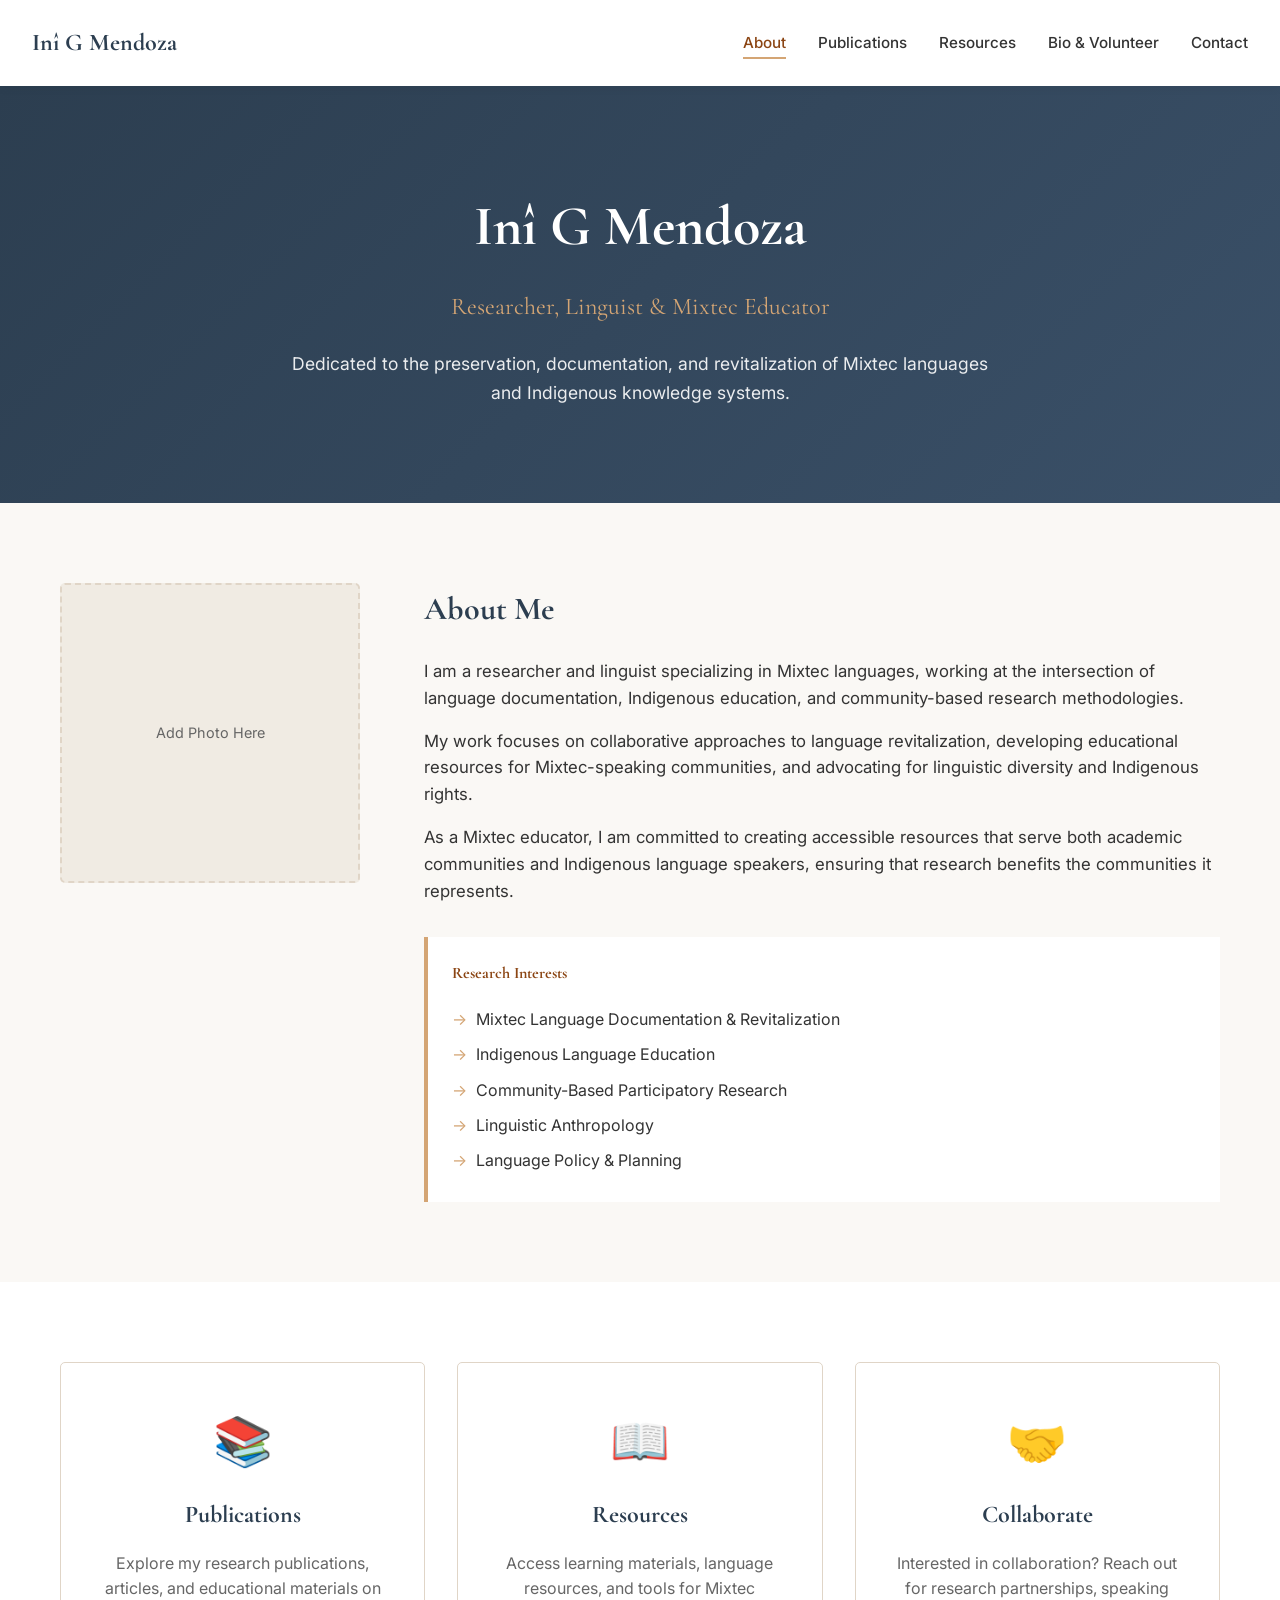
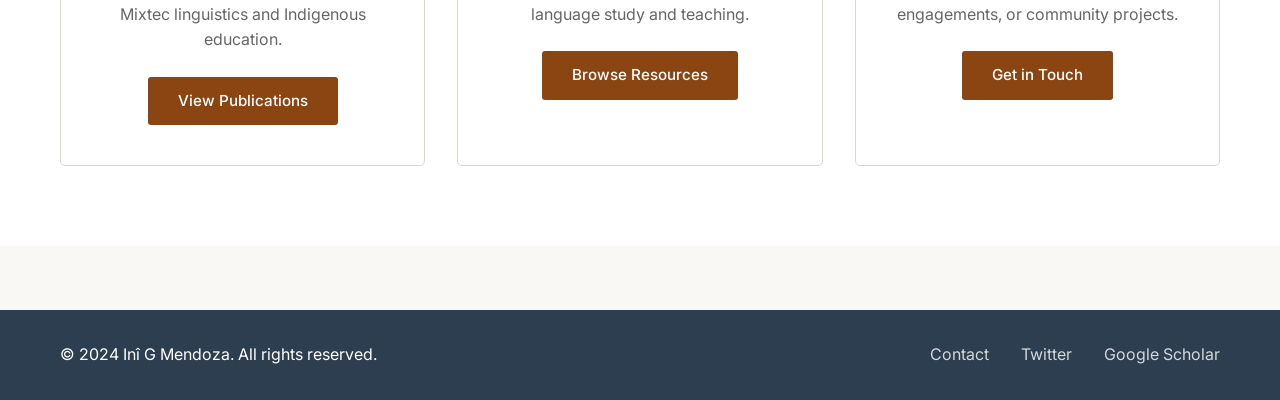
==== index.html @ 523f77bc "All website files complete" ====
<!DOCTYPE html>
<html lang="en">
<head>
    <meta charset="UTF-8">
    <meta name="viewport" content="width=device-width, initial-scale=1.0">
    <meta name="description" content="Inî G Mendoza - Researcher, Linguist, and Mixtec Educator">
    <title>Inî G Mendoza | Linguist & Mixtec Educator</title>
    <link rel="stylesheet" href="css/style.css">
    <link href="https://fonts.googleapis.com/css2?family=Cormorant+Garamond:wght@400;600;700&family=Inter:wght@300;400;500;600&display=swap" rel="stylesheet">
</head>
<body>
    <header>
        <nav class="navbar">
            <div class="nav-brand">Inî G Mendoza</div>
            <ul class="nav-menu">
                <li><a href="index.html" class="active">About</a></li>
                <li><a href="publications.html">Publications</a></li>
                <li><a href="resources.html">Resources</a></li>
                <li><a href="volunteer.html">Bio & Volunteer</a></li>
                <li><a href="contact.html">Contact</a></li>
            </ul>
            <div class="hamburger">
                <span></span><span></span><span></span>
            </div>
        </nav>
    </header>
    <main>
        <section class="hero">
            <div class="container">
                <div class="hero-content">
                    <h1>Inî G Mendoza</h1>
                    <h2>Researcher, Linguist & Mixtec Educator</h2>
                    <p class="hero-text">Dedicated to the preservation, documentation, and revitalization of Mixtec languages and Indigenous knowledge systems.</p>
                </div>
            </div>
        </section>
        <section class="bio-section">
            <div class="container">
                <div class="bio-grid">
                    <div class="bio-image">
                        <div class="image-placeholder">
                            <img src="images/profile.jpg" alt="Inî G Mendoza" onerror="this.style.display='none'">
                            <div class="placeholder-text">Add Photo Here</div>
                        </div>
                    </div>
                    <div class="bio-text">
                        <h3>About Me</h3>
                        <p>I am a researcher and linguist specializing in Mixtec languages, working at the intersection of language documentation, Indigenous education, and community-based research methodologies.</p>
                        <p>My work focuses on collaborative approaches to language revitalization, developing educational resources for Mixtec-speaking communities, and advocating for linguistic diversity and Indigenous rights.</p>
                        <p>As a Mixtec educator, I am committed to creating accessible resources that serve both academic communities and Indigenous language speakers, ensuring that research benefits the communities it represents.</p>
                        <div class="research-interests">
                            <h4>Research Interests</h4>
                            <ul>
                                <li>Mixtec Language Documentation & Revitalization</li>
                                <li>Indigenous Language Education</li>
                                <li>Community-Based Participatory Research</li>
                                <li>Linguistic Anthropology</li>
                                <li>Language Policy & Planning</li>
                            </ul>
                        </div>
                    </div>
                </div>
            </div>
        </section>
        <section class="highlights">
            <div class="container">
                <div class="highlight-cards">
                    <div class="card">
                        <div class="card-icon">📚</div>
                        <h3>Publications</h3>
                        <p>Explore my research publications, articles, and educational materials on Mixtec linguistics and Indigenous education.</p>
                        <a href="publications.html" class="btn">View Publications</a>
                    </div>
                    <div class="card">
                        <div class="card-icon">📖</div>
                        <h3>Resources</h3>
                        <p>Access learning materials, language resources, and tools for Mixtec language study and teaching.</p>
                        <a href="resources.html" class="btn">Browse Resources</a>
                    </div>
                    <div class="card">
                        <div class="card-icon">🤝</div>
                        <h3>Collaborate</h3>
                        <p>Interested in collaboration? Reach out for research partnerships, speaking engagements, or community projects.</p>
                        <a href="contact.html" class="btn">Get in Touch</a>
                    </div>
                </div>
            </div>
        </section>
    </main>
    <footer>
        <div class="container">
            <div class="footer-content">
                <p>&copy; 2024 Inî G Mendoza. All rights reserved.</p>
                <div class="footer-links"><a href="contact.html">Contact</a><a href="#">Twitter</a><a href="#">Google Scholar</a></div>
            </div>
        </div>
    </footer>
    <script src="js/script.js"></script>
</body>
</html>
---- css/style.css ----
:root {
    --primary: #2c3e50;
    --secondary: #8b4513;
    --accent: #d4a574;
    --light: #faf8f5;
    --dark: #1a1a1a;
    --text: #333;
    --text-light: #666;
    --white: #ffffff;
    --border: #e0d5c7;
}
* {
    margin: 0;
    padding: 0;
    box-sizing: border-box;
}
body {
    font-family: 'Inter', sans-serif;
    line-height: 1.6;
    color: var(--text);
    background-color: var(--light);
}
h1, h2, h3, h4 {
    font-family: 'Cormorant Garamond', serif;
    color: var(--primary);
}
.container {
    max-width: 1200px;
    margin: 0 auto;
    padding: 0 20px;
}
.navbar {
    display: flex;
    justify-content: space-between;
    align-items: center;
    padding: 1.5rem 2rem;
    background-color: var(--white);
    box-shadow: 0 2px 10px rgba(0,0,0,0.05);
    position: sticky;
    top: 0;
    z-index: 1000;
}
.nav-brand {
    font-family: 'Cormorant Garamond', serif;
    font-size: 1.5rem;
    font-weight: 700;
    color: var(--primary);
}
.nav-menu {
    display: flex;
    list-style: none;
    gap: 2rem;
}
.nav-menu a {
    text-decoration: none;
    color: var(--text);
    font-weight: 500;
    font-size: 0.95rem;
    transition: color 0.3s;
    padding-bottom: 5px;
    border-bottom: 2px solid transparent;
}
.nav-menu a:hover, .nav-menu a.active {
    color: var(--secondary);
    border-bottom-color: var(--accent);
}
.hamburger {
    display: none;
    flex-direction: column;
    cursor: pointer;
}
.hamburger span {
    width: 25px;
    height: 3px;
    background-color: var(--primary);
    margin: 3px 0;
    transition: 0.3s;
}
.hero {
    background: linear-gradient(135deg, var(--primary) 0%, #3a5068 100%);
    color: var(--white);
    padding: 6rem 0;
    text-align: center;
}
.hero h1 {
    font-size: 3.5rem;
    color: var(--white);
    margin-bottom: 1rem;
}
.hero h2 {
    font-size: 1.5rem;
    color: var(--accent);
    font-weight: 400;
    margin-bottom: 1.5rem;
}
.hero-text {
    font-size: 1.1rem;
    max-width: 700px;
    margin: 0 auto;
    opacity: 0.9;
}
.bio-section {
    padding: 5rem 0;
}
.bio-grid {
    display: grid;
    grid-template-columns: 300px 1fr;
    gap: 4rem;
    align-items: start;
}
.image-placeholder {
    width: 300px;
    height: 300px;
    background-color: #f0ebe3;
    border-radius: 5px;
    display: flex;
    align-items: center;
    justify-content: center;
    border: 2px dashed var(--border);
}
.image-placeholder img {
    width: 100%;
    height: 100%;
    object-fit: cover;
    border-radius: 5px;
}
.placeholder-text {
    color: var(--text-light);
    font-size: 0.9rem;
}
.bio-text h3 {
    font-size: 2rem;
    margin-bottom: 1.5rem;
}
.bio-text p {
    margin-bottom: 1rem;
    font-size: 1.05rem;
}
.research-interests {
    margin-top: 2rem;
    padding: 1.5rem;
    background-color: var(--white);
    border-left: 4px solid var(--accent);
}
.research-interests h4 {
    margin-bottom: 1rem;
    color: var(--secondary);
}
.research-interests ul {
    list-style: none;
}
.research-interests li {
    padding: 0.3rem 0;
    padding-left: 1.5rem;
    position: relative;
}
.research-interests li:before {
    content: "→";
    position: absolute;
    left: 0;
    color: var(--accent);
}
.highlights {
    padding: 5rem 0;
    background-color: var(--white);
}
.highlight-cards {
    display: grid;
    grid-template-columns: repeat(3, 1fr);
    gap: 2rem;
}
.card {
    padding: 2.5rem;
    text-align: center;
    border: 1px solid var(--border);
    border-radius: 5px;
    transition: transform 0.3s, box-shadow 0.3s;
}
.card:hover {
    transform: translateY(-5px);
    box-shadow: 0 10px 30px rgba(0,0,0,0.08);
}
.card-icon {
    font-size: 3rem;
    margin-bottom: 1rem;
}
.card h3 {
    font-size: 1.5rem;
    margin-bottom: 1rem;
}
.card p {
    margin-bottom: 1.5rem;
    color: var(--text-light);
}
.btn {
    display: inline-block;
    padding: 12px 30px;
    background-color: var(--secondary);
    color: var(--white);
    text-decoration: none;
    border-radius: 3px;
    font-weight: 500;
    transition: background-color 0.3s;
    border: none;
    cursor: pointer;
    font-size: 0.95rem;
}
.btn:hover {
    background-color: #6b3410;
}
.btn-small {
    display: inline-block;
    padding: 8px 20px;
    background-color: var(--secondary);
    color: var(--white);
    text-decoration: none;
    border-radius: 3px;
    font-size: 0.9rem;
    transition: background-color 0.3s;
}
.btn-small:hover {
    background-color: #6b3410;
}
.btn-outline {
    background-color: transparent;
    color: var(--secondary);
    border: 1px solid var(--secondary);
}
.btn-outline:hover {
    background-color: var(--secondary);
    color: var(--white);
}
.page-header {
    background: linear-gradient(135deg, var(--primary) 0%, #3a5068 100%);
    color: var(--white);
    padding: 4rem 0;
    text-align: center;
}
.page-header h1 {
    font-size: 3rem;
    color: var(--white);
    margin-bottom: 0.5rem;
}
.page-header p {
    font-size: 1.1rem;
    opacity: 0.9;
}
.publications-list {
    padding: 4rem 0;
}
.publication-item {
    background-color: var(--white);
    padding: 2rem;
    margin-bottom: 2rem;
    border-left: 4px solid var(--accent);
    border-radius: 3px;
}
.publication-item h3 {
    font-size: 1.3rem;
    margin-bottom: 0.5rem;
}
.pub-meta {
    color: var(--text-light);
    font-size: 0.9rem;
    margin-bottom: 1rem;
}
.pub-abstract {
    margin-bottom: 1.5rem;
}
.pub-links {
    display: flex;
    gap: 1rem;
}
.resources-grid {
    padding: 4rem 0;
}
.resources-grid .container {
    display: grid;
    grid-template-columns: repeat(3, 1fr);
    gap: 2rem;
}
.resource-card {
    background-color: var(--white);
    padding: 2rem;
    text-align: center;
    border-radius: 5px;
    border: 1px solid var(--border);
    transition: transform 0.3s;
}
.resource-card:hover {
    transform: translateY(-3px);
}
.resource-card h3 {
    font-size: 1.3rem;
    margin-bottom: 1rem;
}
.resource-card p {
    margin-bottom: 1.5rem;
    color: var(--text-light);
}
.content-section {
    padding: 4rem 0;
}
.cv-section {
    margin-bottom: 4rem;
}
.cv-section h2 {
    font-size: 2rem;
    margin-bottom: 2rem;
    padding-bottom: 0.5rem;
    border-bottom: 2px solid var(--accent);
}
.timeline {
    border-left: 3px solid var(--accent);
    padding-left: 2rem;
}
.timeline-item {
    margin-bottom: 2.5rem;
    position: relative;
}
.timeline-item:before {
    content: "";
    width: 12px;
    height: 12px;
    background-color: var(--accent);
    border-radius: 50%;
    position: absolute;
    left: -2.5rem;
    top: 0.5rem;
}
.timeline-item h3 {
    font-size: 1.3rem;
    margin-bottom: 0.5rem;
}
.volunteer-grid {
    display: grid;
    grid-template-columns: repeat(2, 1fr);
    gap: 2rem;
}
.volunteer-card {
    background-color: var(--white);
    padding: 2rem;
    border-radius: 5px;
    border: 1px solid var(--border);
}
.volunteer-card h3 {
    font-size: 1.2rem;
    margin-bottom: 1rem;
    color: var(--secondary);
}
.contact-section {
    padding: 4rem 0;
}
.contact-grid {
    display: grid;
    grid-template-columns: 1fr 1fr;
    gap: 4rem;
}
.contact-info h2, .contact-form h2 {
    font-size: 1.8rem;
    margin-bottom: 2rem;
}
.contact-method {
    display: flex;
    gap: 1rem;
    margin-bottom: 2rem;
    align-items: flex-start;
}
.contact-method .icon {
    font-size: 1.5rem;
}
.contact-method h3 {
    font-size: 1.1rem;
    margin-bottom: 0.3rem;
}
.contact-method a {
    color: var(--secondary);
    text-decoration: none;
}
.contact-method a:hover {
    text-decoration: underline;
}
.form-group {
    margin-bottom: 1.5rem;
}
.form-group label {
    display: block;
    margin-bottom: 0.5rem;
    font-weight: 500;
}
.form-group input, .form-group select, .form-group textarea {
    width: 100%;
    padding: 10px;
    border: 1px solid var(--border);
    border-radius: 3px;
    font-family: 'Inter', sans-serif;
    font-size: 1rem;
}
.form-group input:focus, .form-group select:focus, .form-group textarea:focus {
    outline: none;
    border-color: var(--accent);
}
footer {
    background-color: var(--primary);
    color: var(--white);
    padding: 2rem 0;
    margin-top: 4rem;
}
.footer-content {
    display: flex;
    justify-content: space-between;
    align-items: center;
}
.footer-links {
    display: flex;
    gap: 2rem;
}
.footer-links a {
    color: var(--white);
    text-decoration: none;
    opacity: 0.8;
    transition: opacity 0.3s;
}
.footer-links a:hover {
    opacity: 1;
}
@media (max-width: 768px) {
    .hamburger { display: flex; }
    .nav-menu {
        position: fixed;
        left: -100%;
        top: 70px;
        flex-direction: column;
        background-color: var(--white);
        width: 100%;
        text-align: center;
        transition: 0.3s;
        padding: 2rem 0;
        box-shadow: 0 10px 20px rgba(0,0,0,0.05);
    }
    .nav-menu.active { left: 0; }
    .bio-grid { grid-template-columns: 1fr; }
    .image-placeholder { width: 200px; height: 200px; margin: 0 auto; }
    .highlight-cards, .resources-grid .container { grid-template-columns: 1fr; }
    .volunteer-grid, .contact-grid { grid-template-columns: 1fr; }
    .hero h1 { font-size: 2.5rem; }
    .footer-content { flex-direction: column; text-align: center; gap: 1rem; }
}
@media (max-width: 480px) {
    .pub-links { flex-direction: column; }
    .hero { padding: 4rem 0; }
}
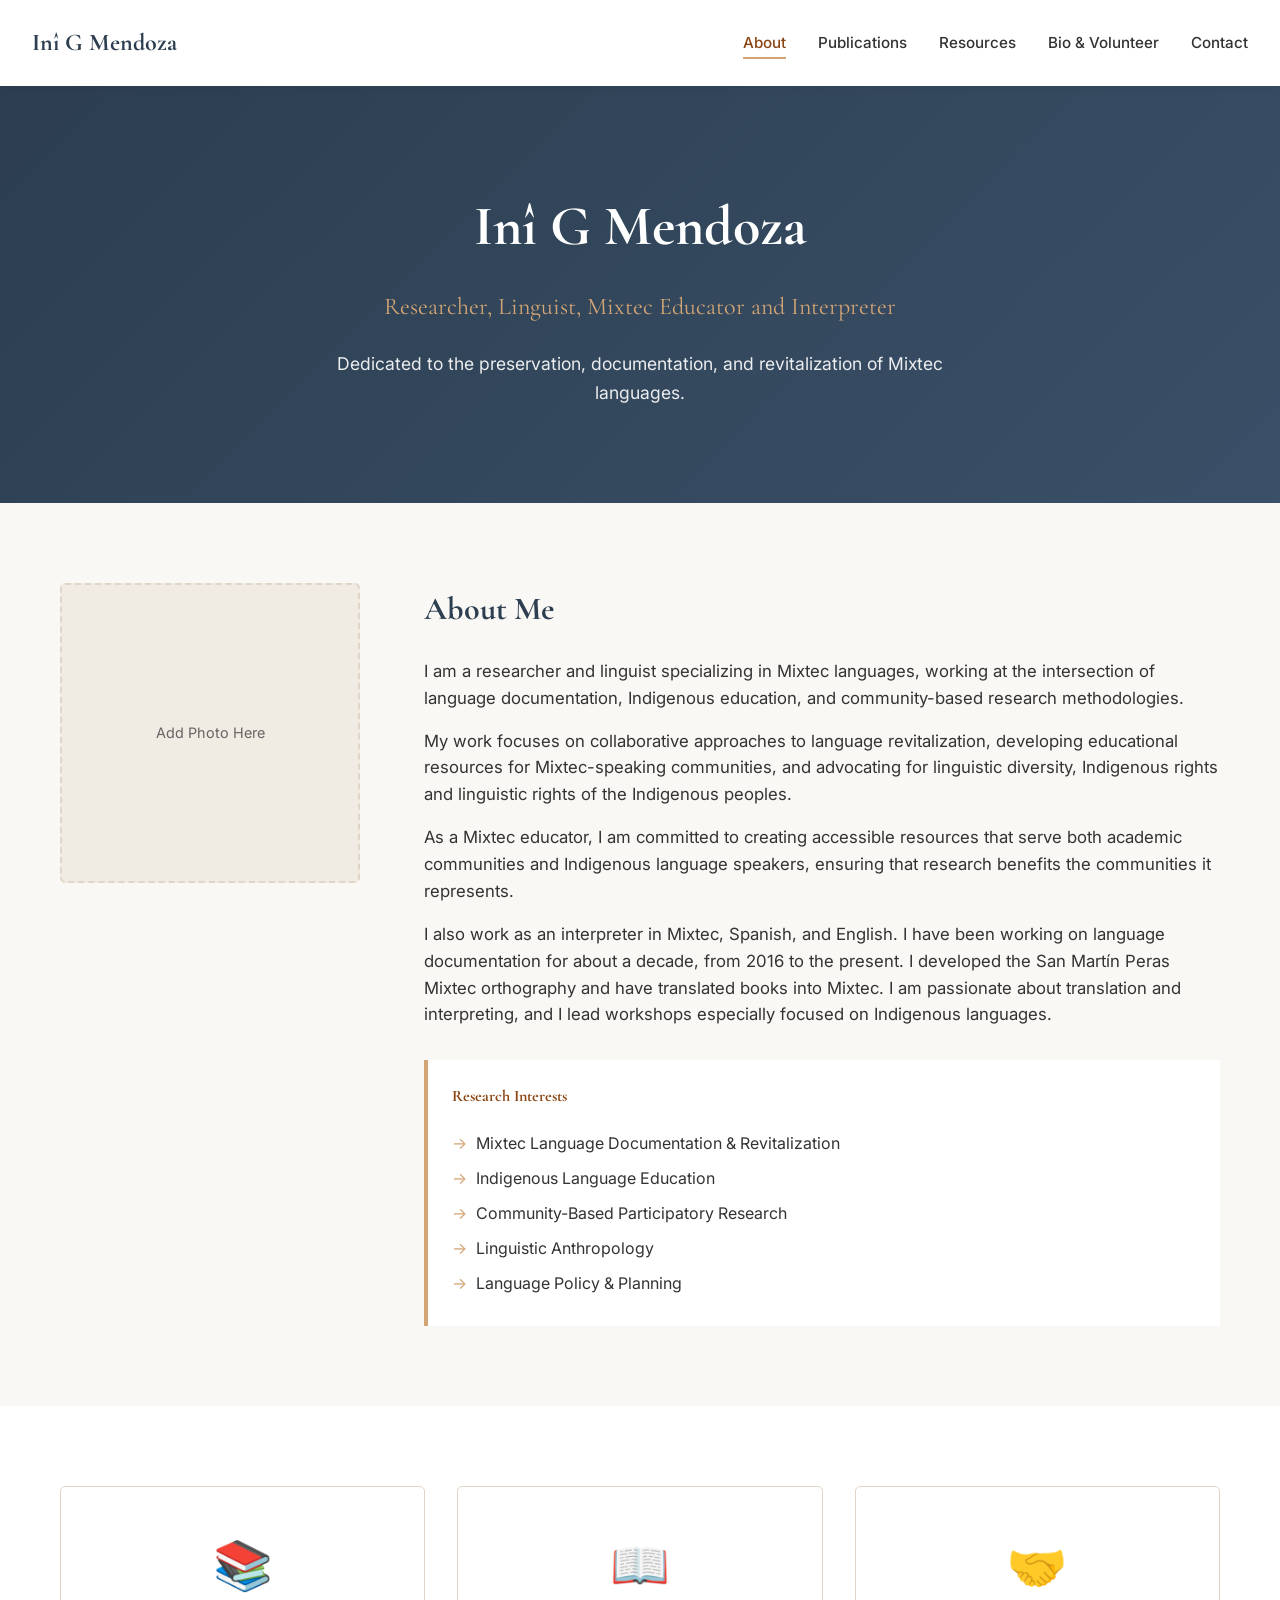
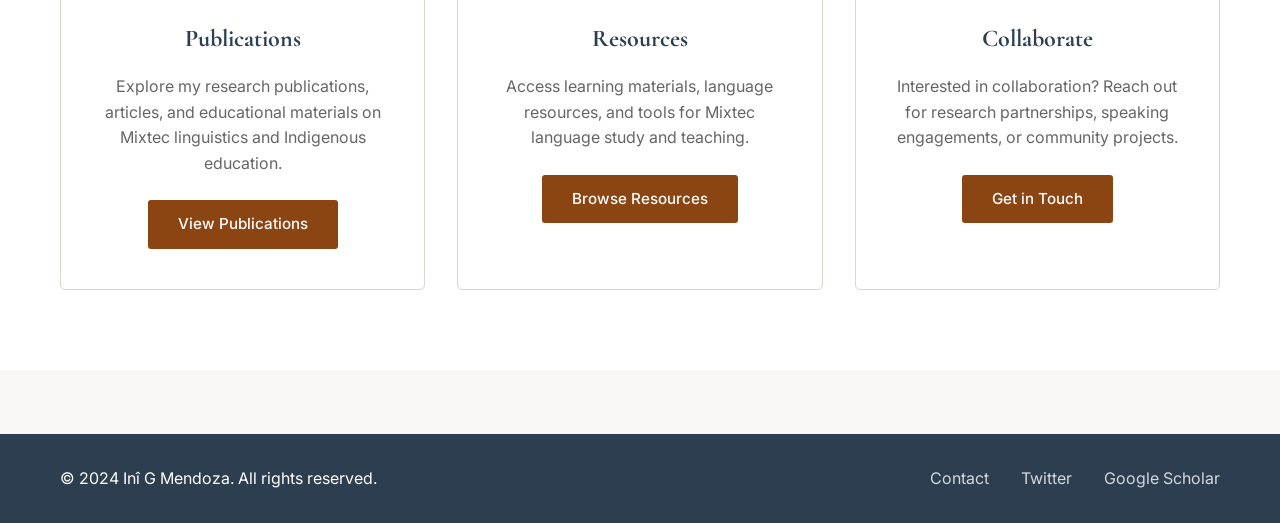
==== commit 823c7519: "Updated bio" ====
--- a/index.html
+++ b/index.html
@@ -29,8 +29,8 @@
             <div class="container">
                 <div class="hero-content">
                     <h1>Inî G Mendoza</h1>
-                    <h2>Researcher, Linguist & Mixtec Educator</h2>
-                    <p class="hero-text">Dedicated to the preservation, documentation, and revitalization of Mixtec languages and Indigenous knowledge systems.</p>
+                    <h2>Researcher, Linguist, Mixtec Educator and Interpreter</h2>
+                    <p class="hero-text">Dedicated to the preservation, documentation, and revitalization of Mixtec languages.</p>
                 </div>
             </div>
         </section>
@@ -46,8 +46,9 @@
                     <div class="bio-text">
                         <h3>About Me</h3>
                         <p>I am a researcher and linguist specializing in Mixtec languages, working at the intersection of language documentation, Indigenous education, and community-based research methodologies.</p>
-                        <p>My work focuses on collaborative approaches to language revitalization, developing educational resources for Mixtec-speaking communities, and advocating for linguistic diversity and Indigenous rights.</p>
+                        <p>My work focuses on collaborative approaches to language revitalization, developing educational resources for Mixtec-speaking communities, and advocating for linguistic diversity, Indigenous rights and linguistic rights of the Indigenous peoples.</p>
                         <p>As a Mixtec educator, I am committed to creating accessible resources that serve both academic communities and Indigenous language speakers, ensuring that research benefits the communities it represents.</p>
+                        <p>I also work as an interpreter in Mixtec, Spanish, and English. I have been working on language documentation for about a decade, from 2016 to the present. I developed the San Martín Peras Mixtec orthography and have translated books into Mixtec. I am passionate about translation and interpreting, and I lead workshops especially focused on Indigenous languages.</p>
                         <div class="research-interests">
                             <h4>Research Interests</h4>
                             <ul>
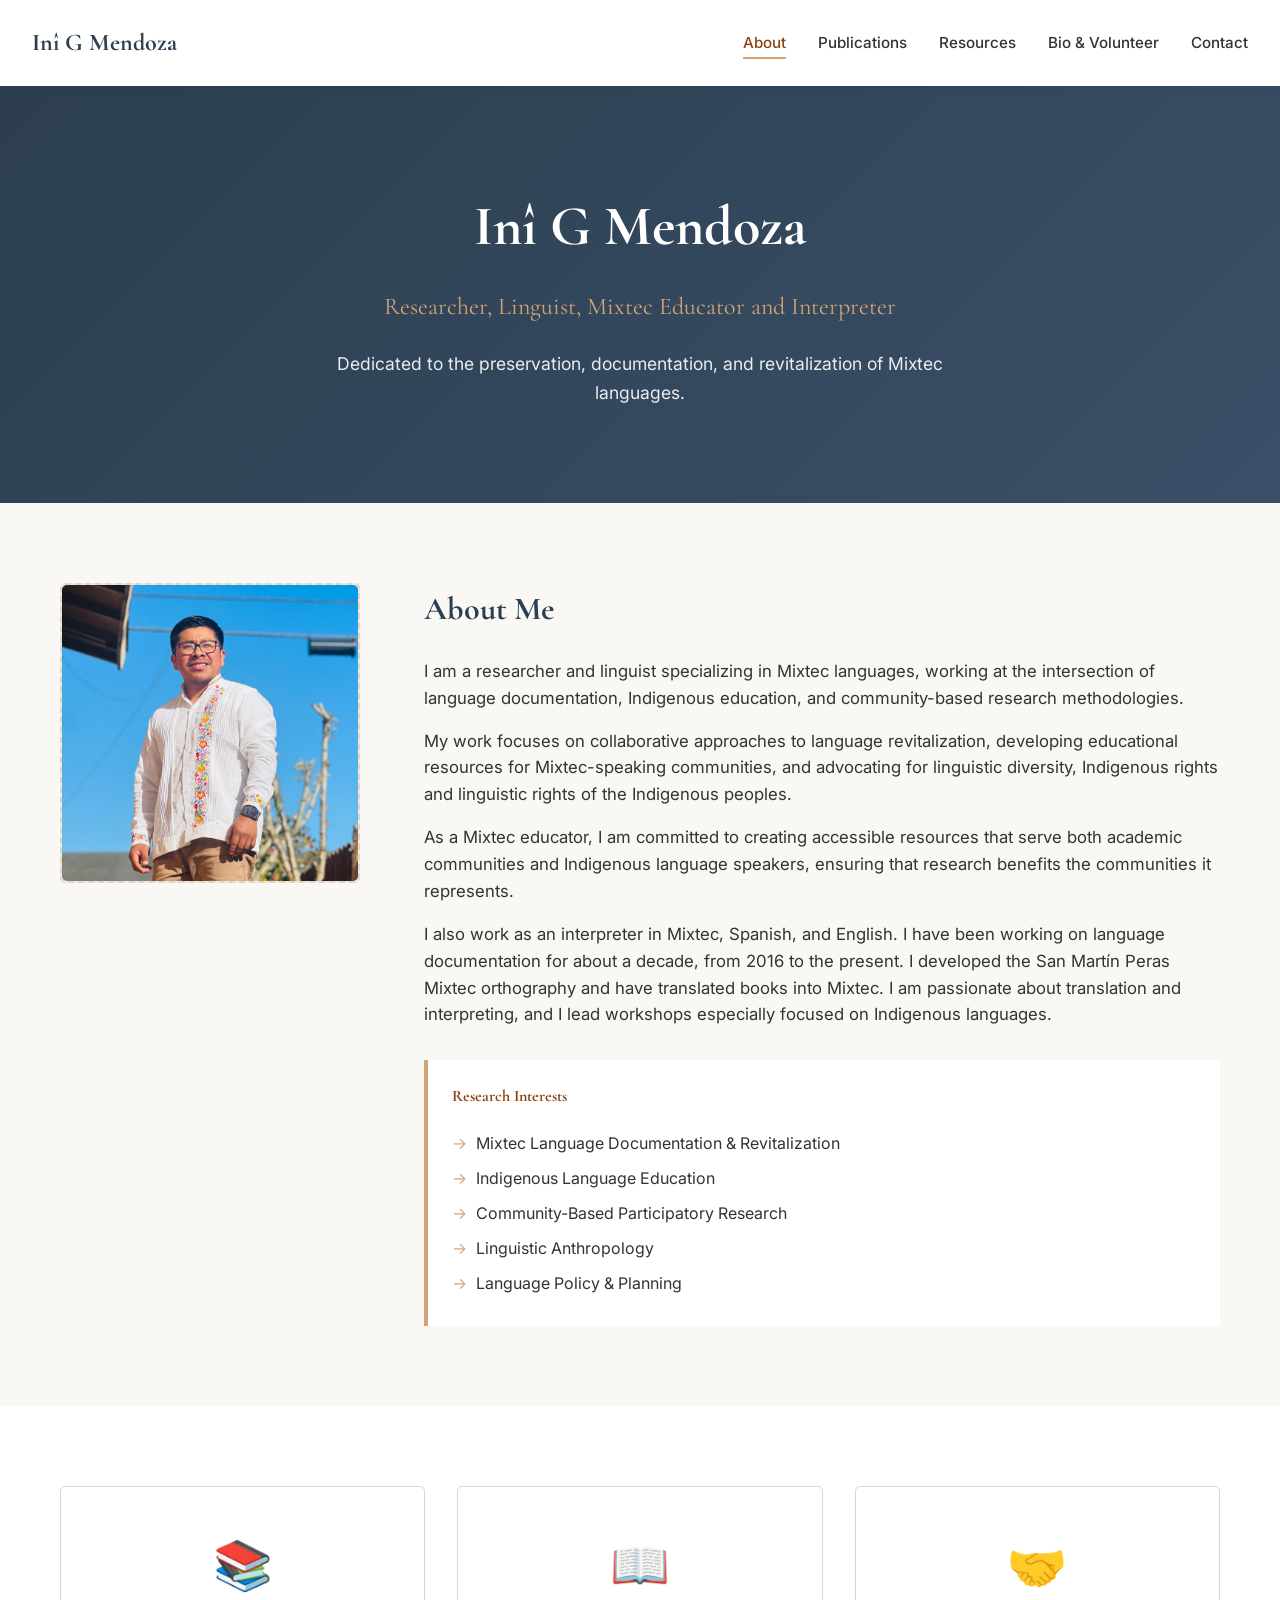
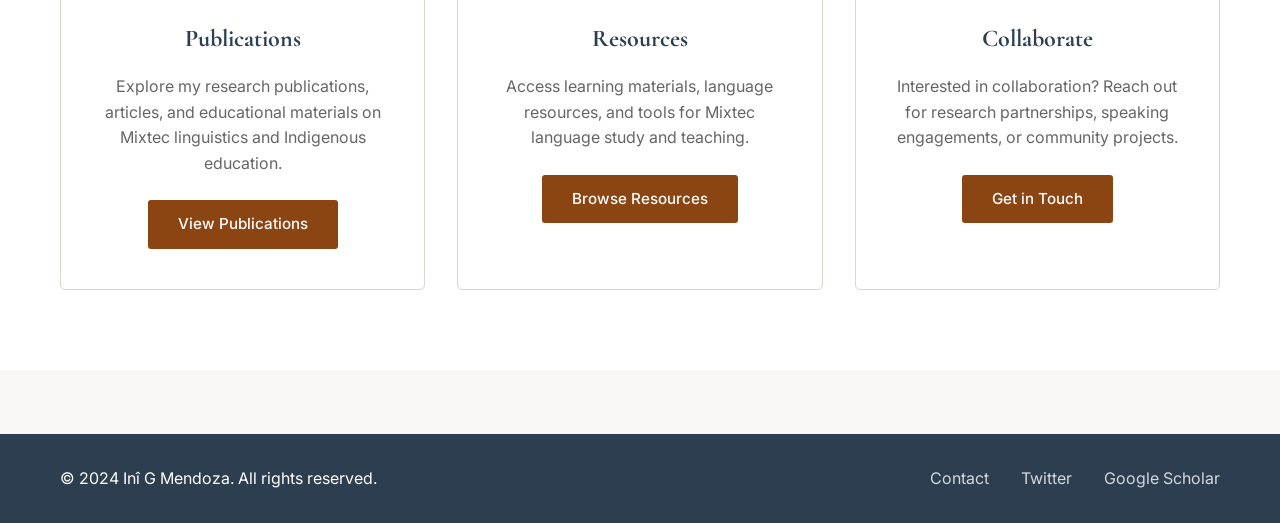
==== commit fff294c6: "Fixed photo display and removed placeholder text" ====
--- a/index.html
+++ b/index.html
@@ -39,8 +39,7 @@
                 <div class="bio-grid">
                     <div class="bio-image">
                         <div class="image-placeholder">
-                            <img src="images/profile.jpg" alt="Inî G Mendoza" onerror="this.style.display='none'">
-                            <div class="placeholder-text">Add Photo Here</div>
+                            <img src="images/profile.jpg" alt="Inî G Mendoza" style="width: 100%; height: 100%; object-fit: cover; border-radius: 5px;">
                         </div>
                     </div>
                     <div class="bio-text">
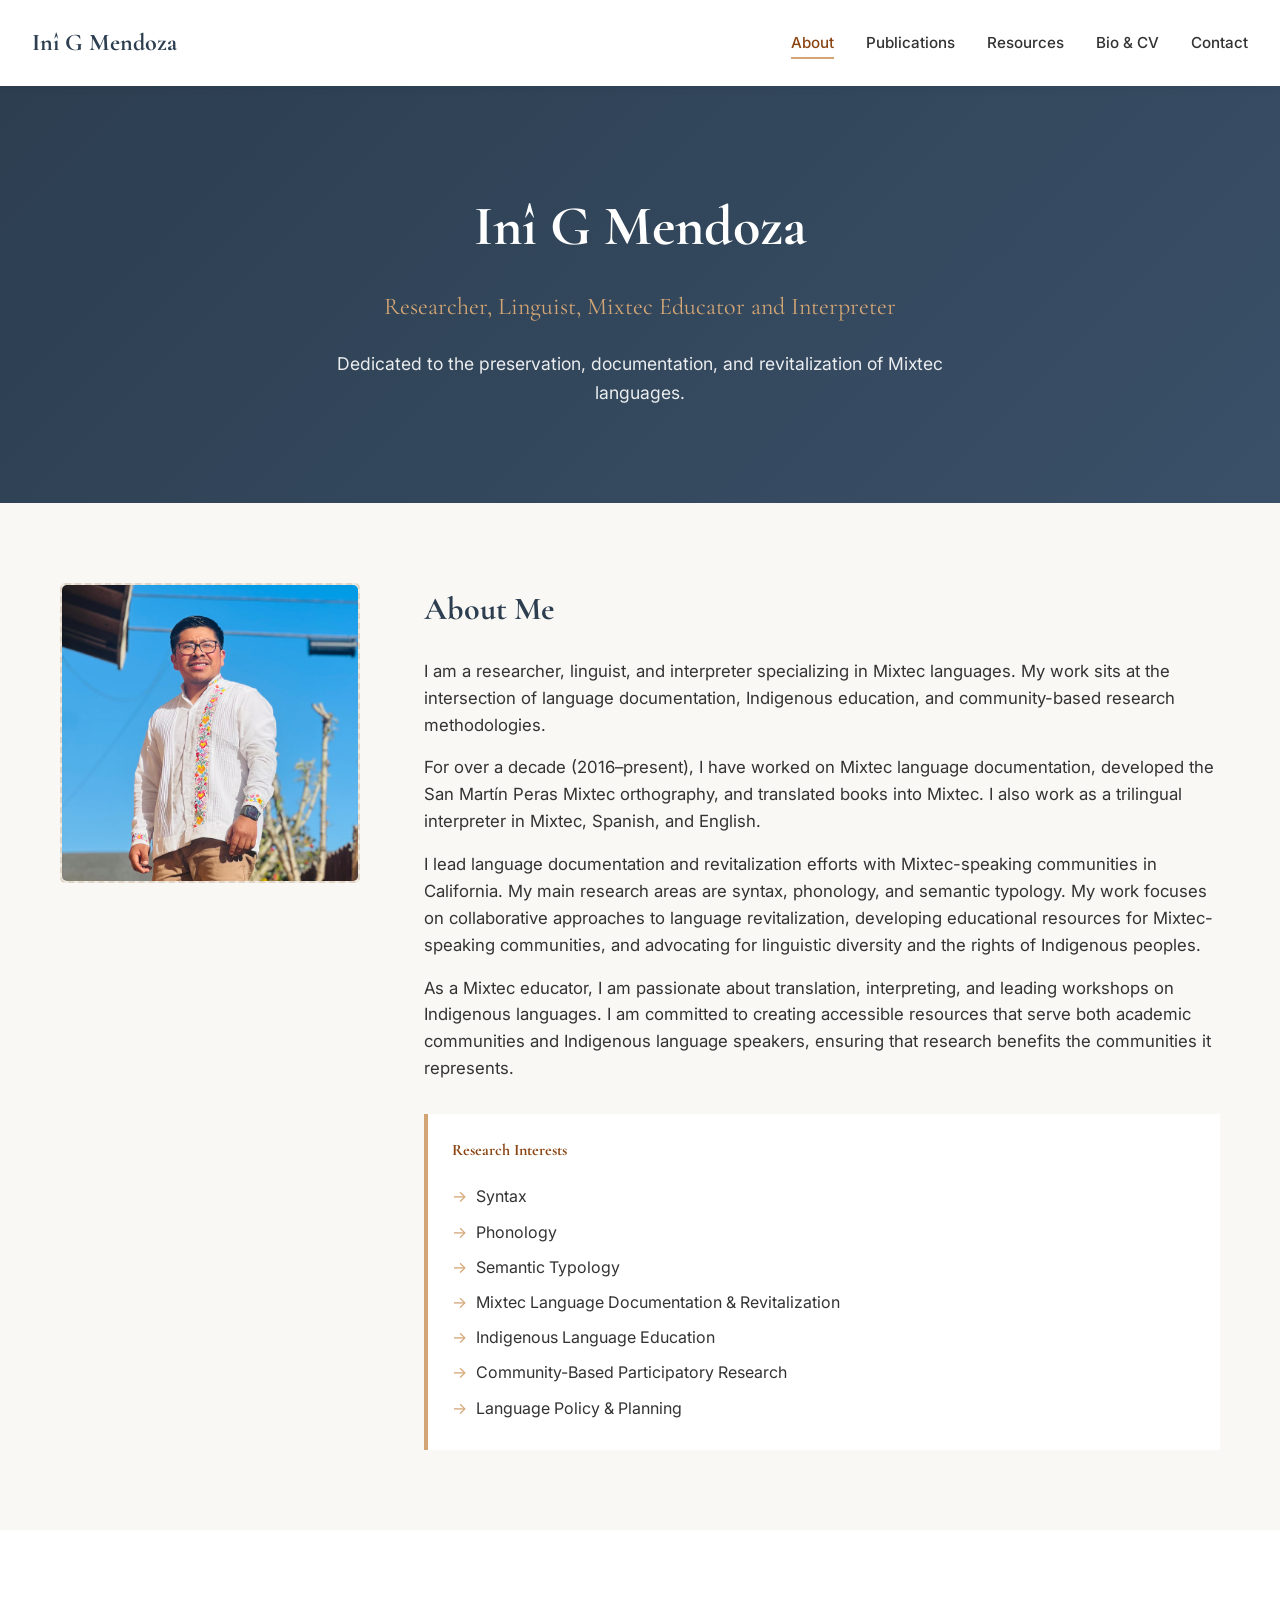
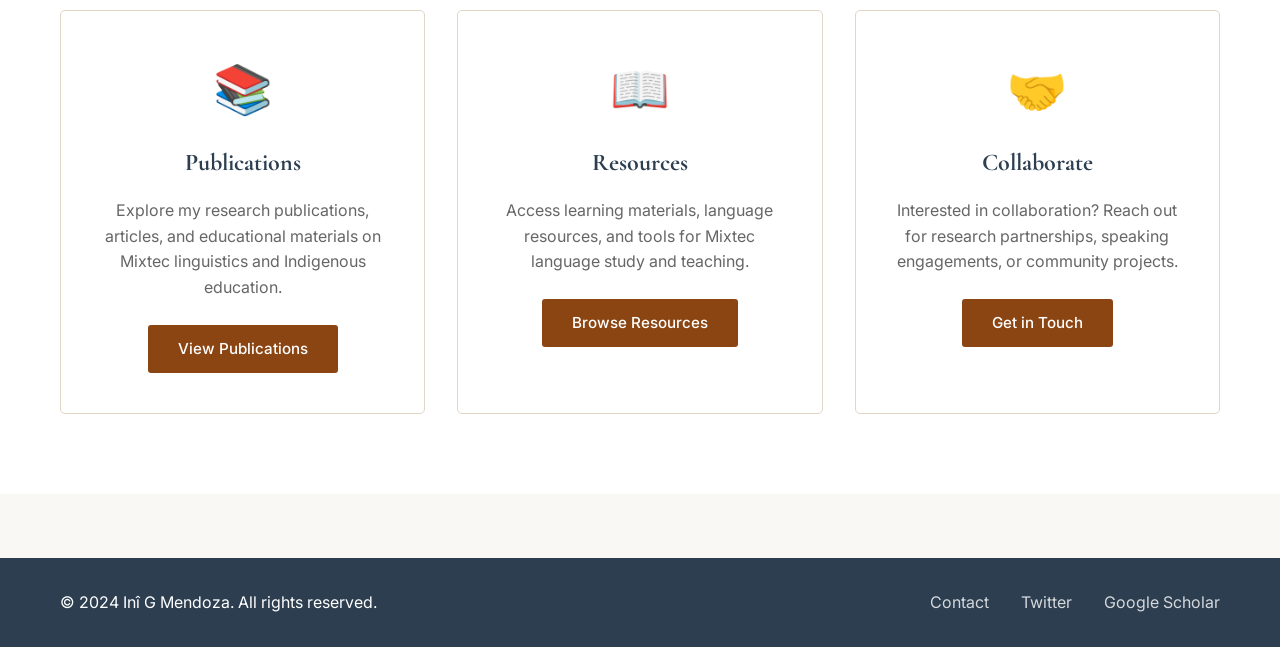
==== commit 146dd7b3: "Complete bio update with research areas and community work" ====
--- a/index.html
+++ b/index.html
@@ -6,7 +6,7 @@
     <meta name="description" content="Inî G Mendoza - Researcher, Linguist, and Mixtec Educator">
     <title>Inî G Mendoza | Linguist & Mixtec Educator</title>
     <link rel="stylesheet" href="css/style.css">
-    <link href="https://fonts.googleapis.com/css2?family=Cormorant+Garamond:wght@400;600;700&family=Inter:wght@300;400;500;600&display=swap" rel="stylesheet">
+    <link href="https://fonts.googleapis.com/css2?family=Cormorant+Garamond:wght@400;600;700&family=Inter:wght@300;400;500;600&family=Gentium+Plus:ital,wght@0,400;0,700;1,400;1,700&display=swap" rel="stylesheet">
 </head>
 <body>
     <header>
@@ -16,7 +16,7 @@
                 <li><a href="index.html" class="active">About</a></li>
                 <li><a href="publications.html">Publications</a></li>
                 <li><a href="resources.html">Resources</a></li>
-                <li><a href="volunteer.html">Bio & Volunteer</a></li>
+                <li><a href="volunteer.html">Bio & CV</a></li>
                 <li><a href="contact.html">Contact</a></li>
             </ul>
             <div class="hamburger">
@@ -44,17 +44,19 @@
                     </div>
                     <div class="bio-text">
                         <h3>About Me</h3>
-                        <p>I am a researcher and linguist specializing in Mixtec languages, working at the intersection of language documentation, Indigenous education, and community-based research methodologies.</p>
-                        <p>My work focuses on collaborative approaches to language revitalization, developing educational resources for Mixtec-speaking communities, and advocating for linguistic diversity, Indigenous rights and linguistic rights of the Indigenous peoples.</p>
-                        <p>As a Mixtec educator, I am committed to creating accessible resources that serve both academic communities and Indigenous language speakers, ensuring that research benefits the communities it represents.</p>
-                        <p>I also work as an interpreter in Mixtec, Spanish, and English. I have been working on language documentation for about a decade, from 2016 to the present. I developed the San Martín Peras Mixtec orthography and have translated books into Mixtec. I am passionate about translation and interpreting, and I lead workshops especially focused on Indigenous languages.</p>
+                        <p>I am a researcher, linguist, and interpreter specializing in Mixtec languages. My work sits at the intersection of language documentation, Indigenous education, and community-based research methodologies.</p>
+                        <p>For over a decade (2016–present), I have worked on Mixtec language documentation, developed the San Martín Peras Mixtec orthography, and translated books into Mixtec. I also work as a trilingual interpreter in Mixtec, Spanish, and English.</p>
+                        <p>I lead language documentation and revitalization efforts with Mixtec-speaking communities in California. My main research areas are syntax, phonology, and semantic typology. My work focuses on collaborative approaches to language revitalization, developing educational resources for Mixtec-speaking communities, and advocating for linguistic diversity and the rights of Indigenous peoples.</p>
+                        <p>As a Mixtec educator, I am passionate about translation, interpreting, and leading workshops on Indigenous languages. I am committed to creating accessible resources that serve both academic communities and Indigenous language speakers, ensuring that research benefits the communities it represents.</p>
                         <div class="research-interests">
                             <h4>Research Interests</h4>
                             <ul>
+                                <li>Syntax</li>
+                                <li>Phonology</li>
+                                <li>Semantic Typology</li>
                                 <li>Mixtec Language Documentation & Revitalization</li>
                                 <li>Indigenous Language Education</li>
                                 <li>Community-Based Participatory Research</li>
-                                <li>Linguistic Anthropology</li>
                                 <li>Language Policy & Planning</li>
                             </ul>
                         </div>
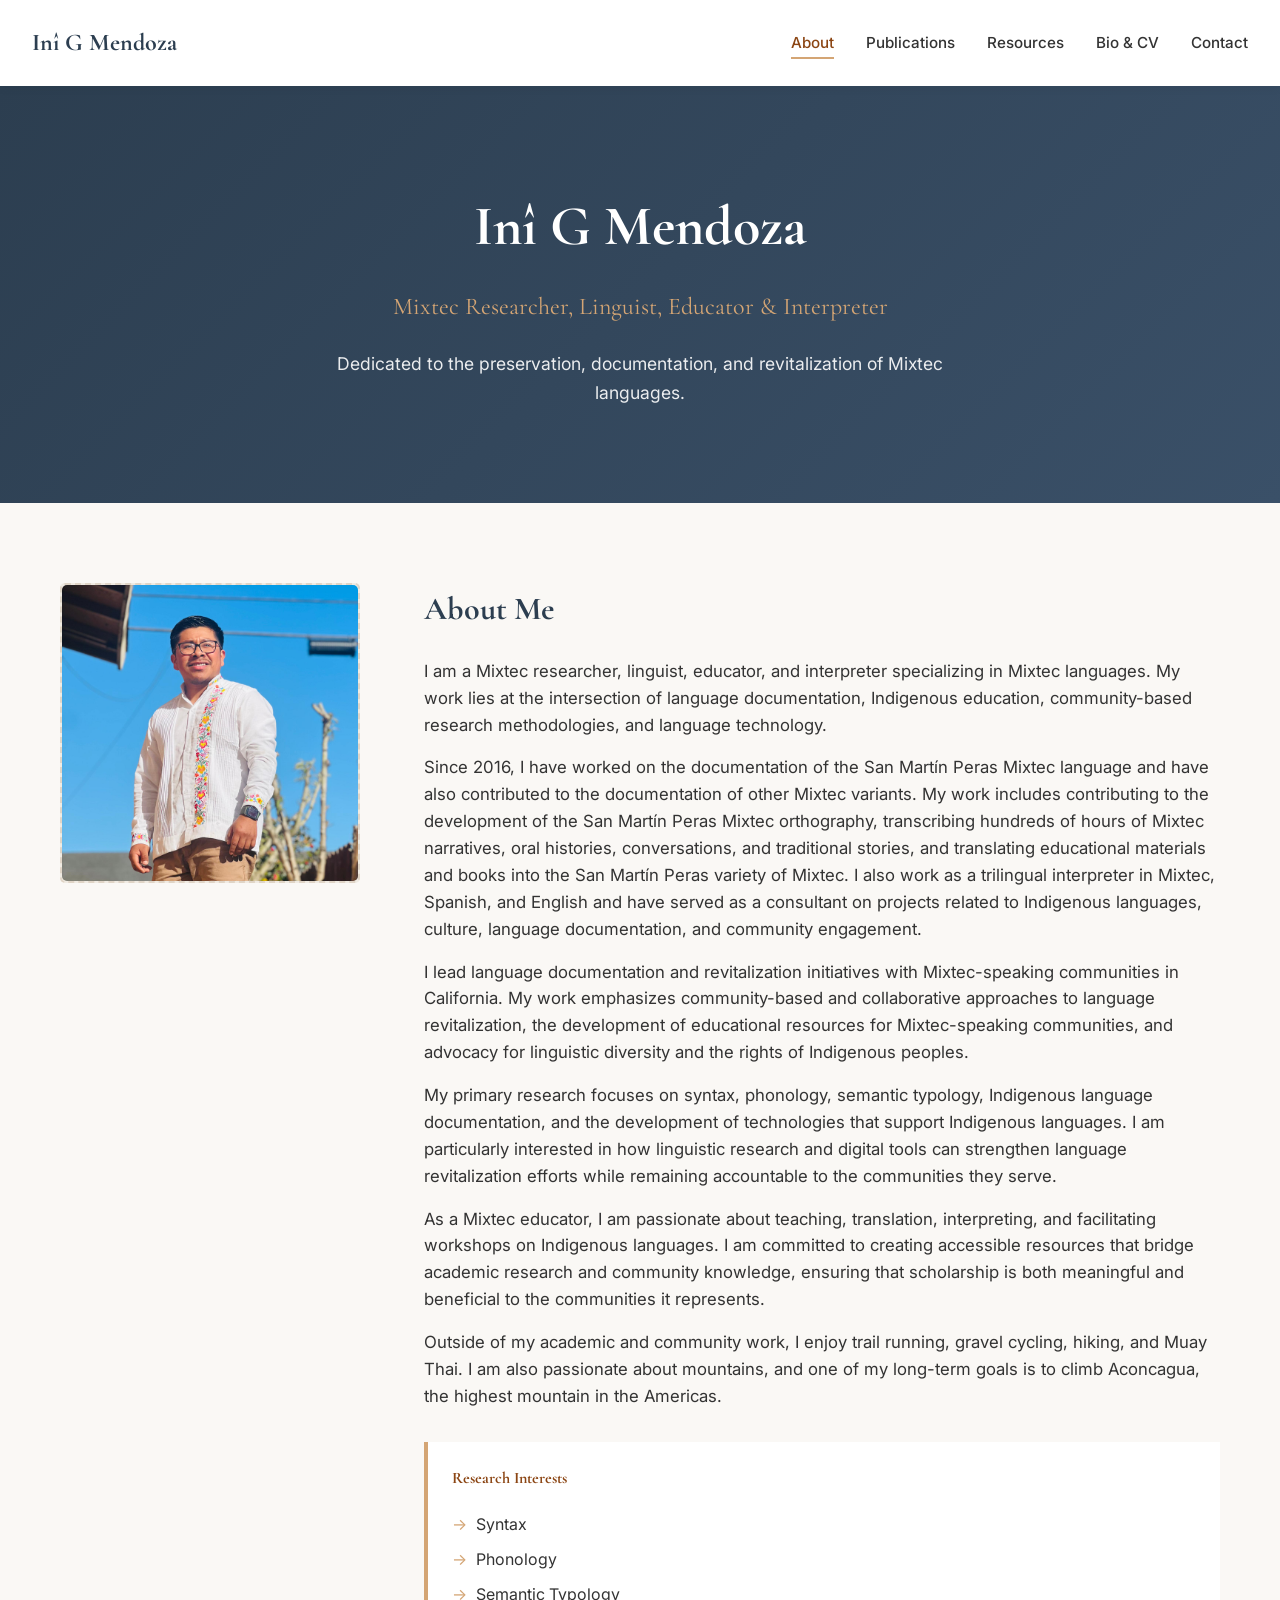
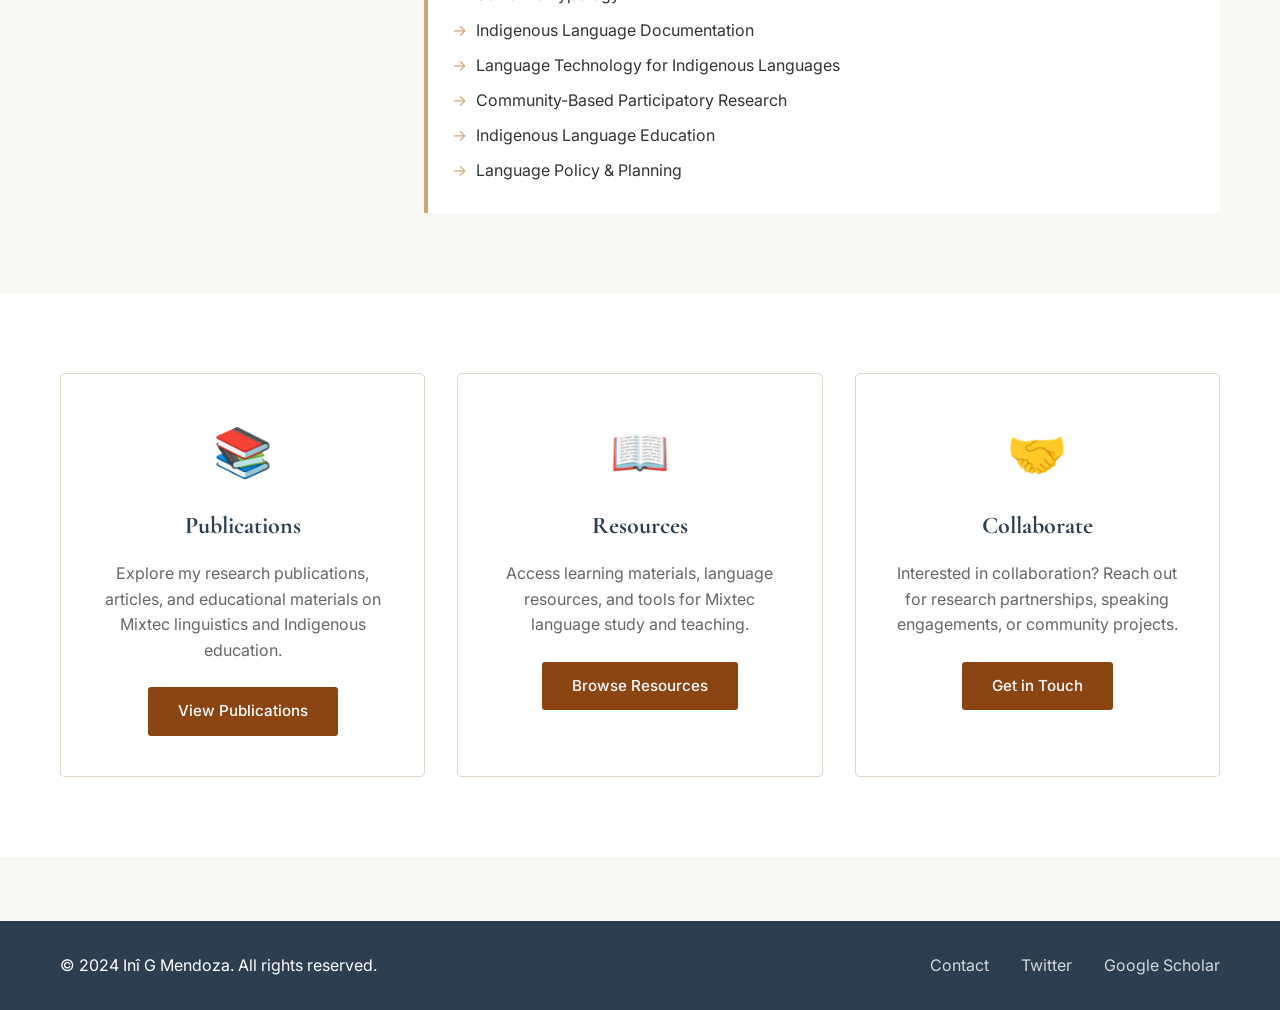
==== commit 853a4640: "Updated bio with detailed experience and personal interests" ====
--- a/index.html
+++ b/index.html
@@ -3,7 +3,7 @@
 <head>
     <meta charset="UTF-8">
     <meta name="viewport" content="width=device-width, initial-scale=1.0">
-    <meta name="description" content="Inî G Mendoza - Researcher, Linguist, and Mixtec Educator">
+    <meta name="description" content="Inî G Mendoza - Mixtec Researcher, Linguist, Educator, and Interpreter">
     <title>Inî G Mendoza | Linguist & Mixtec Educator</title>
     <link rel="stylesheet" href="css/style.css">
     <link href="https://fonts.googleapis.com/css2?family=Cormorant+Garamond:wght@400;600;700&family=Inter:wght@300;400;500;600&family=Gentium+Plus:ital,wght@0,400;0,700;1,400;1,700&display=swap" rel="stylesheet">
@@ -29,7 +29,7 @@
             <div class="container">
                 <div class="hero-content">
                     <h1>Inî G Mendoza</h1>
-                    <h2>Researcher, Linguist, Mixtec Educator and Interpreter</h2>
+                    <h2>Mixtec Researcher, Linguist, Educator & Interpreter</h2>
                     <p class="hero-text">Dedicated to the preservation, documentation, and revitalization of Mixtec languages.</p>
                 </div>
             </div>
@@ -44,19 +44,28 @@
                     </div>
                     <div class="bio-text">
                         <h3>About Me</h3>
-                        <p>I am a researcher, linguist, and interpreter specializing in Mixtec languages. My work sits at the intersection of language documentation, Indigenous education, and community-based research methodologies.</p>
-                        <p>For over a decade (2016–present), I have worked on Mixtec language documentation, developed the San Martín Peras Mixtec orthography, and translated books into Mixtec. I also work as a trilingual interpreter in Mixtec, Spanish, and English.</p>
-                        <p>I lead language documentation and revitalization efforts with Mixtec-speaking communities in California. My main research areas are syntax, phonology, and semantic typology. My work focuses on collaborative approaches to language revitalization, developing educational resources for Mixtec-speaking communities, and advocating for linguistic diversity and the rights of Indigenous peoples.</p>
-                        <p>As a Mixtec educator, I am passionate about translation, interpreting, and leading workshops on Indigenous languages. I am committed to creating accessible resources that serve both academic communities and Indigenous language speakers, ensuring that research benefits the communities it represents.</p>
+                        <p>I am a Mixtec researcher, linguist, educator, and interpreter specializing in Mixtec languages. My work lies at the intersection of language documentation, Indigenous education, community-based research methodologies, and language technology.</p>
+
+                        <p>Since 2016, I have worked on the documentation of the San Martín Peras Mixtec language and have also contributed to the documentation of other Mixtec variants. My work includes contributing to the development of the San Martín Peras Mixtec orthography, transcribing hundreds of hours of Mixtec narratives, oral histories, conversations, and traditional stories, and translating educational materials and books into the San Martín Peras variety of Mixtec. I also work as a trilingual interpreter in Mixtec, Spanish, and English and have served as a consultant on projects related to Indigenous languages, culture, language documentation, and community engagement.</p>
+
+                        <p>I lead language documentation and revitalization initiatives with Mixtec-speaking communities in California. My work emphasizes community-based and collaborative approaches to language revitalization, the development of educational resources for Mixtec-speaking communities, and advocacy for linguistic diversity and the rights of Indigenous peoples.</p>
+
+                        <p>My primary research focuses on syntax, phonology, semantic typology, Indigenous language documentation, and the development of technologies that support Indigenous languages. I am particularly interested in how linguistic research and digital tools can strengthen language revitalization efforts while remaining accountable to the communities they serve.</p>
+
+                        <p>As a Mixtec educator, I am passionate about teaching, translation, interpreting, and facilitating workshops on Indigenous languages. I am committed to creating accessible resources that bridge academic research and community knowledge, ensuring that scholarship is both meaningful and beneficial to the communities it represents.</p>
+
+                        <p>Outside of my academic and community work, I enjoy trail running, gravel cycling, hiking, and Muay Thai. I am also passionate about mountains, and one of my long-term goals is to climb Aconcagua, the highest mountain in the Americas.</p>
+
                         <div class="research-interests">
                             <h4>Research Interests</h4>
                             <ul>
                                 <li>Syntax</li>
                                 <li>Phonology</li>
                                 <li>Semantic Typology</li>
-                                <li>Mixtec Language Documentation & Revitalization</li>
+                                <li>Indigenous Language Documentation</li>
+                                <li>Language Technology for Indigenous Languages</li>
+                                <li>Community-Based Participatory Research</li>
                                 <li>Indigenous Language Education</li>
-                                <li>Community-Based Participatory Research</li>
                                 <li>Language Policy & Planning</li>
                             </ul>
                         </div>
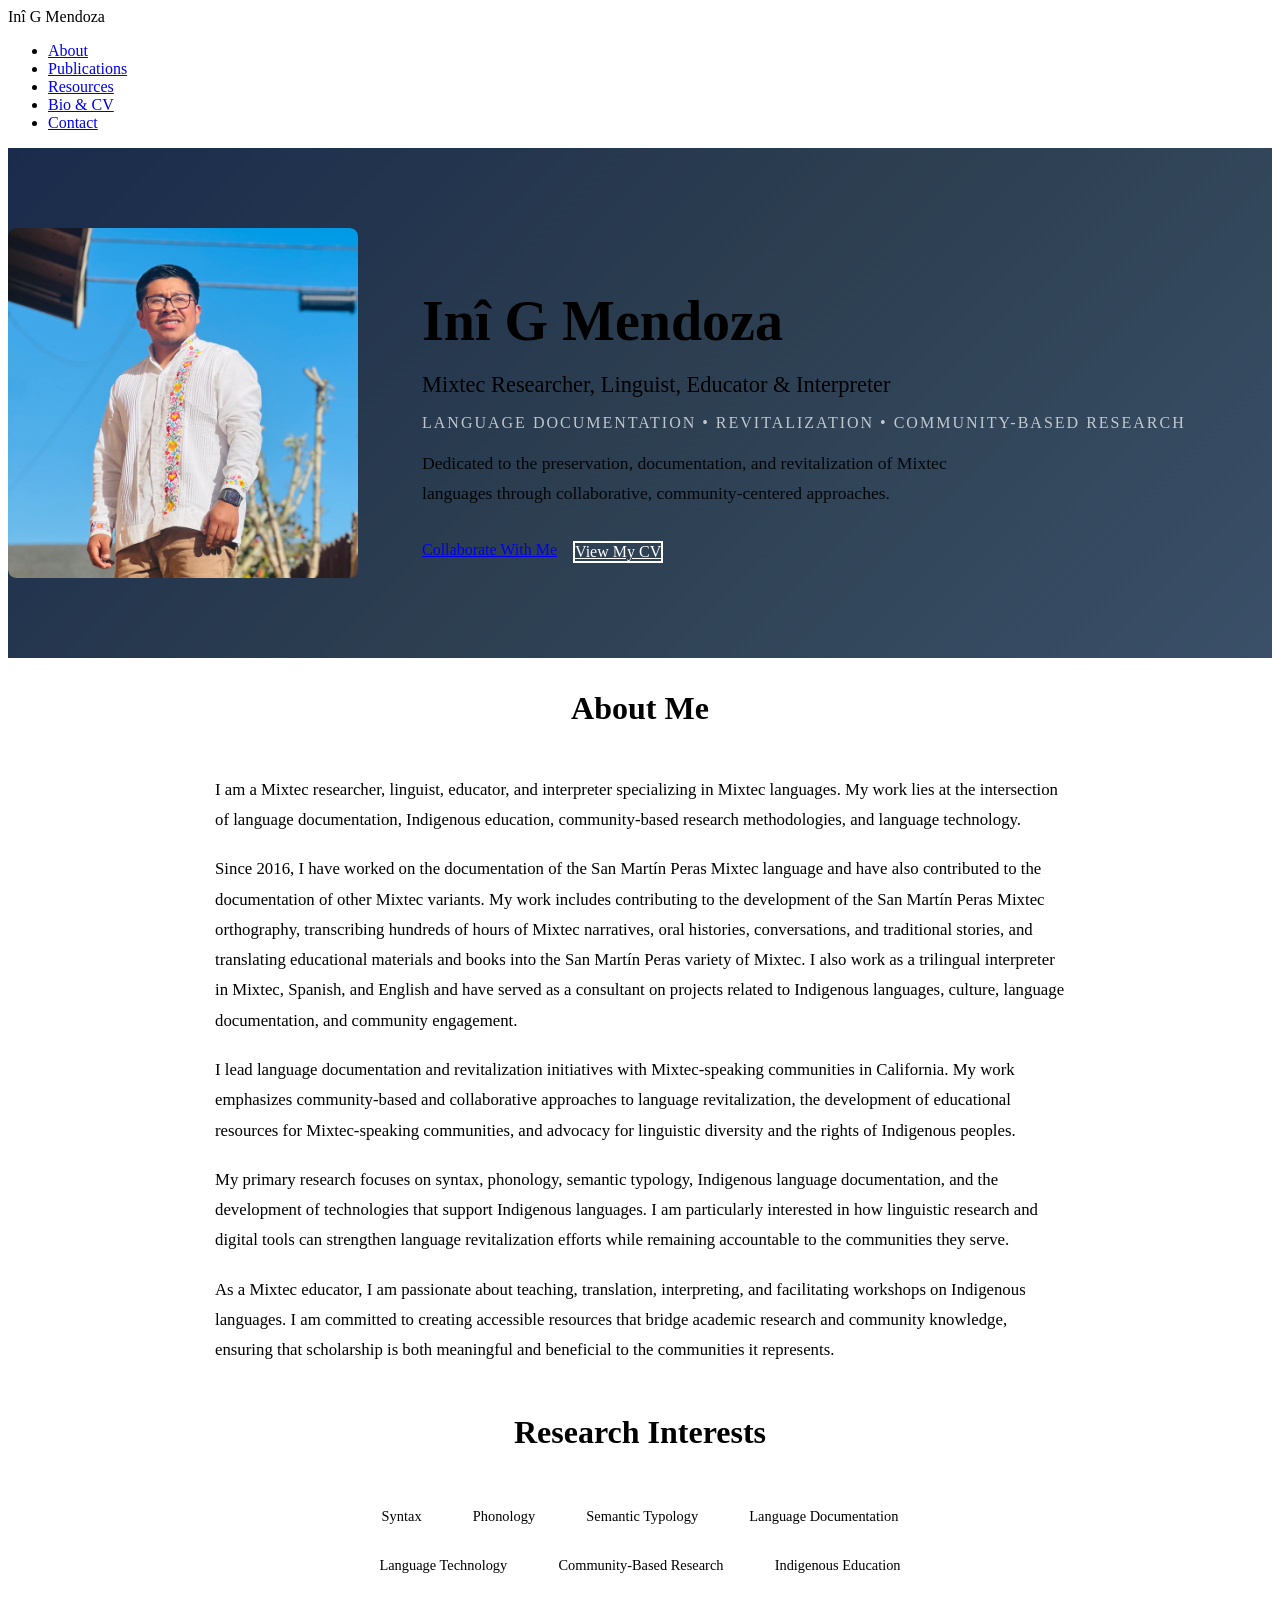
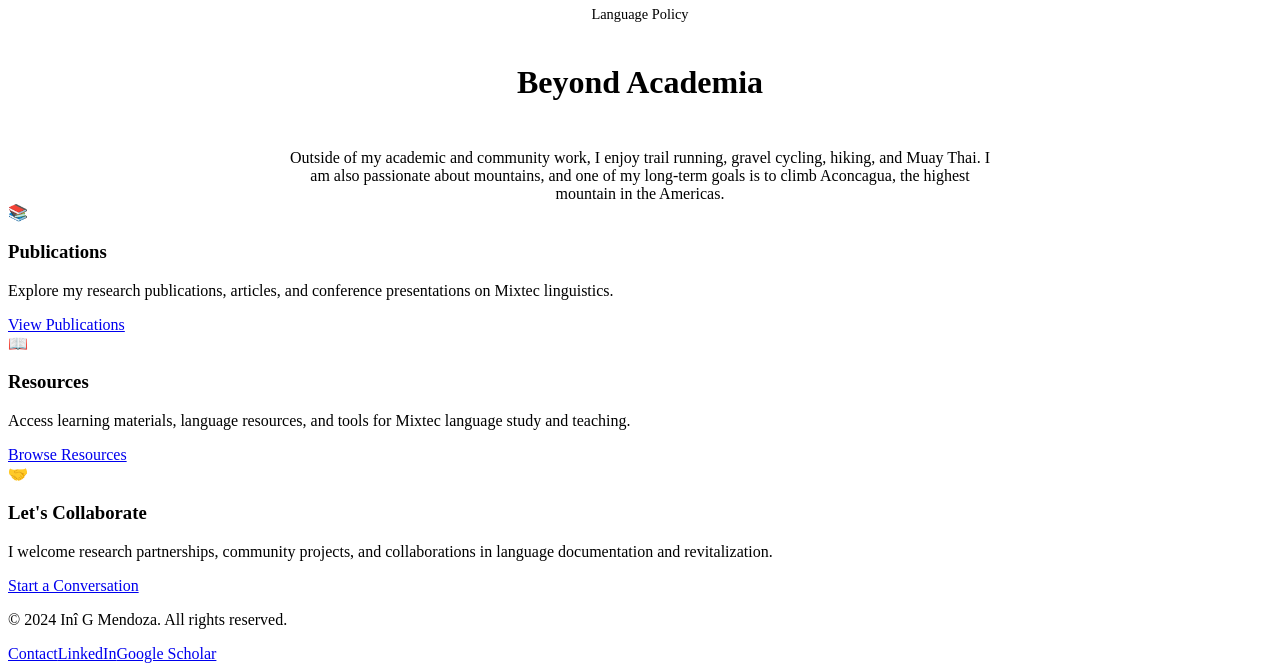
==== commit 516a5851: "New homepage layout with photo + text side by side" ====
--- a/index.html
+++ b/index.html
@@ -4,7 +4,7 @@
     <meta charset="UTF-8">
     <meta name="viewport" content="width=device-width, initial-scale=1.0">
     <meta name="description" content="Inî G Mendoza - Mixtec Researcher, Linguist, Educator, and Interpreter">
-    <title>Inî G Mendoza | Linguist & Mixtec Educator</title>
+    <title>Inî G Mendoza | Mixtec Linguist & Researcher</title>
     <link rel="stylesheet" href="css/style.css">
     <link href="https://fonts.googleapis.com/css2?family=Cormorant+Garamond:wght@400;600;700&family=Inter:wght@300;400;500;600&family=Gentium+Plus:ital,wght@0,400;0,700;1,400;1,700&display=swap" rel="stylesheet">
 </head>
@@ -24,62 +24,76 @@
             </div>
         </nav>
     </header>
+
     <main>
-        <section class="hero">
+        <!-- Hero with photo + text side by side -->
+        <section class="hero-new">
             <div class="container">
-                <div class="hero-content">
-                    <h1>Inî G Mendoza</h1>
-                    <h2>Mixtec Researcher, Linguist, Educator & Interpreter</h2>
-                    <p class="hero-text">Dedicated to the preservation, documentation, and revitalization of Mixtec languages.</p>
-                </div>
-            </div>
-        </section>
-        <section class="bio-section">
-            <div class="container">
-                <div class="bio-grid">
-                    <div class="bio-image">
-                        <div class="image-placeholder">
-                            <img src="images/profile.jpg" alt="Inî G Mendoza" style="width: 100%; height: 100%; object-fit: cover; border-radius: 5px;">
-                        </div>
+                <div class="hero-grid">
+                    <div class="hero-image">
+                        <img src="images/profile.jpg" alt="Inî G Mendoza" style="width: 100%; height: 100%; object-fit: cover; border-radius: 8px; box-shadow: 0 8px 30px rgba(0,0,0,0.15);">
                     </div>
-                    <div class="bio-text">
-                        <h3>About Me</h3>
-                        <p>I am a Mixtec researcher, linguist, educator, and interpreter specializing in Mixtec languages. My work lies at the intersection of language documentation, Indigenous education, community-based research methodologies, and language technology.</p>
-
-                        <p>Since 2016, I have worked on the documentation of the San Martín Peras Mixtec language and have also contributed to the documentation of other Mixtec variants. My work includes contributing to the development of the San Martín Peras Mixtec orthography, transcribing hundreds of hours of Mixtec narratives, oral histories, conversations, and traditional stories, and translating educational materials and books into the San Martín Peras variety of Mixtec. I also work as a trilingual interpreter in Mixtec, Spanish, and English and have served as a consultant on projects related to Indigenous languages, culture, language documentation, and community engagement.</p>
-
-                        <p>I lead language documentation and revitalization initiatives with Mixtec-speaking communities in California. My work emphasizes community-based and collaborative approaches to language revitalization, the development of educational resources for Mixtec-speaking communities, and advocacy for linguistic diversity and the rights of Indigenous peoples.</p>
-
-                        <p>My primary research focuses on syntax, phonology, semantic typology, Indigenous language documentation, and the development of technologies that support Indigenous languages. I am particularly interested in how linguistic research and digital tools can strengthen language revitalization efforts while remaining accountable to the communities they serve.</p>
-
-                        <p>As a Mixtec educator, I am passionate about teaching, translation, interpreting, and facilitating workshops on Indigenous languages. I am committed to creating accessible resources that bridge academic research and community knowledge, ensuring that scholarship is both meaningful and beneficial to the communities it represents.</p>
-
-                        <p>Outside of my academic and community work, I enjoy trail running, gravel cycling, hiking, and Muay Thai. I am also passionate about mountains, and one of my long-term goals is to climb Aconcagua, the highest mountain in the Americas.</p>
-
-                        <div class="research-interests">
-                            <h4>Research Interests</h4>
-                            <ul>
-                                <li>Syntax</li>
-                                <li>Phonology</li>
-                                <li>Semantic Typology</li>
-                                <li>Indigenous Language Documentation</li>
-                                <li>Language Technology for Indigenous Languages</li>
-                                <li>Community-Based Participatory Research</li>
-                                <li>Indigenous Language Education</li>
-                                <li>Language Policy & Planning</li>
-                            </ul>
+                    <div class="hero-text-content">
+                        <h1>Inî G Mendoza</h1>
+                        <h2>Mixtec Researcher, Linguist, Educator & Interpreter</h2>
+                        <p class="hero-subtitle">Language Documentation • Revitalization • Community-Based Research</p>
+                        <p class="hero-description">Dedicated to the preservation, documentation, and revitalization of Mixtec languages through collaborative, community-centered approaches.</p>
+                        <div class="hero-buttons">
+                            <a href="contact.html" class="btn">Collaborate With Me</a>
+                            <a href="volunteer.html" class="btn btn-outline" style="background: transparent; color: white; border: 2px solid white;">View My CV</a>
                         </div>
                     </div>
                 </div>
             </div>
         </section>
+
+        <!-- About Me -->
+        <section class="bio-section">
+            <div class="container">
+                <h3 class="section-title">About Me</h3>
+                <div class="bio-content">
+                    <p>I am a Mixtec researcher, linguist, educator, and interpreter specializing in Mixtec languages. My work lies at the intersection of language documentation, Indigenous education, community-based research methodologies, and language technology.</p>
+
+                    <p>Since 2016, I have worked on the documentation of the San Martín Peras Mixtec language and have also contributed to the documentation of other Mixtec variants. My work includes contributing to the development of the San Martín Peras Mixtec orthography, transcribing hundreds of hours of Mixtec narratives, oral histories, conversations, and traditional stories, and translating educational materials and books into the San Martín Peras variety of Mixtec. I also work as a trilingual interpreter in Mixtec, Spanish, and English and have served as a consultant on projects related to Indigenous languages, culture, language documentation, and community engagement.</p>
+
+                    <p>I lead language documentation and revitalization initiatives with Mixtec-speaking communities in California. My work emphasizes community-based and collaborative approaches to language revitalization, the development of educational resources for Mixtec-speaking communities, and advocacy for linguistic diversity and the rights of Indigenous peoples.</p>
+
+                    <p>My primary research focuses on syntax, phonology, semantic typology, Indigenous language documentation, and the development of technologies that support Indigenous languages. I am particularly interested in how linguistic research and digital tools can strengthen language revitalization efforts while remaining accountable to the communities they serve.</p>
+
+                    <p>As a Mixtec educator, I am passionate about teaching, translation, interpreting, and facilitating workshops on Indigenous languages. I am committed to creating accessible resources that bridge academic research and community knowledge, ensuring that scholarship is both meaningful and beneficial to the communities it represents.</p>
+                </div>
+
+                <!-- Research Interests -->
+                <h3 class="section-title">Research Interests</h3>
+                <div class="interests-grid">
+                    <div class="interest-tag">Syntax</div>
+                    <div class="interest-tag">Phonology</div>
+                    <div class="interest-tag">Semantic Typology</div>
+                    <div class="interest-tag">Language Documentation</div>
+                    <div class="interest-tag">Language Technology</div>
+                    <div class="interest-tag">Community-Based Research</div>
+                    <div class="interest-tag">Indigenous Education</div>
+                    <div class="interest-tag">Language Policy</div>
+                </div>
+            </div>
+        </section>
+
+        <!-- Personal -->
+        <section class="bio-section" style="background: var(--white);">
+            <div class="container">
+                <h3 class="section-title">Beyond Academia</h3>
+                <p style="text-align: center; max-width: 700px; margin: 0 auto;">Outside of my academic and community work, I enjoy trail running, gravel cycling, hiking, and Muay Thai. I am also passionate about mountains, and one of my long-term goals is to climb Aconcagua, the highest mountain in the Americas.</p>
+            </div>
+        </section>
+
+        <!-- Cards -->
         <section class="highlights">
             <div class="container">
                 <div class="highlight-cards">
                     <div class="card">
                         <div class="card-icon">📚</div>
                         <h3>Publications</h3>
-                        <p>Explore my research publications, articles, and educational materials on Mixtec linguistics and Indigenous education.</p>
+                        <p>Explore my research publications, articles, and conference presentations on Mixtec linguistics.</p>
                         <a href="publications.html" class="btn">View Publications</a>
                     </div>
                     <div class="card">
@@ -90,22 +104,24 @@
                     </div>
                     <div class="card">
                         <div class="card-icon">🤝</div>
-                        <h3>Collaborate</h3>
-                        <p>Interested in collaboration? Reach out for research partnerships, speaking engagements, or community projects.</p>
-                        <a href="contact.html" class="btn">Get in Touch</a>
+                        <h3>Let's Collaborate</h3>
+                        <p>I welcome research partnerships, community projects, and collaborations in language documentation and revitalization.</p>
+                        <a href="contact.html" class="btn">Start a Conversation</a>
                     </div>
                 </div>
             </div>
         </section>
     </main>
+
     <footer>
         <div class="container">
             <div class="footer-content">
                 <p>&copy; 2024 Inî G Mendoza. All rights reserved.</p>
-                <div class="footer-links"><a href="contact.html">Contact</a><a href="#">Twitter</a><a href="#">Google Scholar</a></div>
+                <div class="footer-links"><a href="contact.html">Contact</a><a href="https://www.linkedin.com/in/inimendoza/">LinkedIn</a><a href="#">Google Scholar</a></div>
             </div>
         </div>
     </footer>
+
     <script src="js/script.js"></script>
 </body>
 </html>
--- a/css/style.css
+++ b/css/style.css
@@ -1,452 +1,137 @@
-:root {
-    --primary: #2c3e50;
-    --secondary: #8b4513;
-    --accent: #d4a574;
-    --light: #faf8f5;
-    --dark: #1a1a1a;
-    --text: #333;
-    --text-light: #666;
-    --white: #ffffff;
-    --border: #e0d5c7;
-}
-* {
-    margin: 0;
-    padding: 0;
-    box-sizing: border-box;
-}
-body {
-    font-family: 'Inter', sans-serif;
-    line-height: 1.6;
-    color: var(--text);
-    background-color: var(--light);
-}
-h1, h2, h3, h4 {
-    font-family: 'Cormorant Garamond', serif;
-    color: var(--primary);
-}
-.container {
-    max-width: 1200px;
-    margin: 0 auto;
-    padding: 0 20px;
-}
-.navbar {
-    display: flex;
-    justify-content: space-between;
-    align-items: center;
-    padding: 1.5rem 2rem;
-    background-color: var(--white);
-    box-shadow: 0 2px 10px rgba(0,0,0,0.05);
-    position: sticky;
-    top: 0;
-    z-index: 1000;
-}
-.nav-brand {
-    font-family: 'Cormorant Garamond', serif;
-    font-size: 1.5rem;
-    font-weight: 700;
-    color: var(--primary);
-}
-.nav-menu {
-    display: flex;
-    list-style: none;
-    gap: 2rem;
-}
-.nav-menu a {
-    text-decoration: none;
-    color: var(--text);
-    font-weight: 500;
-    font-size: 0.95rem;
-    transition: color 0.3s;
-    padding-bottom: 5px;
-    border-bottom: 2px solid transparent;
-}
-.nav-menu a:hover, .nav-menu a.active {
-    color: var(--secondary);
-    border-bottom-color: var(--accent);
-}
-.hamburger {
-    display: none;
-    flex-direction: column;
-    cursor: pointer;
-}
-.hamburger span {
-    width: 25px;
-    height: 3px;
-    background-color: var(--primary);
-    margin: 3px 0;
-    transition: 0.3s;
-}
-.hero {
-    background: linear-gradient(135deg, var(--primary) 0%, #3a5068 100%);
+/* New Hero Layout */
+.hero-new {
+    background: linear-gradient(135deg, #1a2b4c 0%, #2c3e50 50%, #3a5068 100%);
     color: var(--white);
-    padding: 6rem 0;
-    text-align: center;
-}
-.hero h1 {
-    font-size: 3.5rem;
-    color: var(--white);
-    margin-bottom: 1rem;
-}
-.hero h2 {
-    font-size: 1.5rem;
-    color: var(--accent);
-    font-weight: 400;
-    margin-bottom: 1.5rem;
-}
-.hero-text {
-    font-size: 1.1rem;
-    max-width: 700px;
-    margin: 0 auto;
-    opacity: 0.9;
-}
-.bio-section {
     padding: 5rem 0;
 }
-.bio-grid {
+
+.hero-grid {
     display: grid;
-    grid-template-columns: 300px 1fr;
+    grid-template-columns: 350px 1fr;
     gap: 4rem;
-    align-items: start;
+    align-items: center;
 }
-.image-placeholder {
-    width: 300px;
-    height: 300px;
-    background-color: #f0ebe3;
-    border-radius: 5px;
-    display: flex;
-    align-items: center;
-    justify-content: center;
-    border: 2px dashed var(--border);
+
+.hero-image {
+    width: 350px;
+    height: 350px;
+    border-radius: 8px;
+    overflow: hidden;
 }
-.image-placeholder img {
-    width: 100%;
-    height: 100%;
-    object-fit: cover;
-    border-radius: 5px;
-}
-.placeholder-text {
-    color: var(--text-light);
-    font-size: 0.9rem;
-}
-.bio-text h3 {
-    font-size: 2rem;
-    margin-bottom: 1.5rem;
-}
-.bio-text p {
-    margin-bottom: 1rem;
-    font-size: 1.05rem;
-}
-.research-interests {
-    margin-top: 2rem;
-    padding: 1.5rem;
-    background-color: var(--white);
-    border-left: 4px solid var(--accent);
-}
-.research-interests h4 {
-    margin-bottom: 1rem;
-    color: var(--secondary);
-}
-.research-interests ul {
-    list-style: none;
-}
-.research-interests li {
-    padding: 0.3rem 0;
-    padding-left: 1.5rem;
-    position: relative;
-}
-.research-interests li:before {
-    content: "→";
-    position: absolute;
-    left: 0;
-    color: var(--accent);
-}
-.highlights {
-    padding: 5rem 0;
-    background-color: var(--white);
-}
-.highlight-cards {
-    display: grid;
-    grid-template-columns: repeat(3, 1fr);
-    gap: 2rem;
-}
-.card {
-    padding: 2.5rem;
-    text-align: center;
-    border: 1px solid var(--border);
-    border-radius: 5px;
-    transition: transform 0.3s, box-shadow 0.3s;
-}
-.card:hover {
-    transform: translateY(-5px);
-    box-shadow: 0 10px 30px rgba(0,0,0,0.08);
-}
-.card-icon {
-    font-size: 3rem;
-    margin-bottom: 1rem;
-}
-.card h3 {
-    font-size: 1.5rem;
-    margin-bottom: 1rem;
-}
-.card p {
-    margin-bottom: 1.5rem;
-    color: var(--text-light);
-}
-.btn {
-    display: inline-block;
-    padding: 12px 30px;
-    background-color: var(--secondary);
-    color: var(--white);
-    text-decoration: none;
-    border-radius: 3px;
-    font-weight: 500;
-    transition: background-color 0.3s;
-    border: none;
-    cursor: pointer;
-    font-size: 0.95rem;
-}
-.btn:hover {
-    background-color: #6b3410;
-}
-.btn-small {
-    display: inline-block;
-    padding: 8px 20px;
-    background-color: var(--secondary);
-    color: var(--white);
-    text-decoration: none;
-    border-radius: 3px;
-    font-size: 0.9rem;
-    transition: background-color 0.3s;
-}
-.btn-small:hover {
-    background-color: #6b3410;
-}
-.btn-outline {
-    background-color: transparent;
-    color: var(--secondary);
-    border: 1px solid var(--secondary);
-}
-.btn-outline:hover {
-    background-color: var(--secondary);
-    color: var(--white);
-}
-.page-header {
-    background: linear-gradient(135deg, var(--primary) 0%, #3a5068 100%);
-    color: var(--white);
-    padding: 4rem 0;
-    text-align: center;
-}
-.page-header h1 {
-    font-size: 3rem;
+
+.hero-text-content h1 {
+    font-size: 3.5rem;
     color: var(--white);
     margin-bottom: 0.5rem;
 }
-.page-header p {
-    font-size: 1.1rem;
-    opacity: 0.9;
-}
-.publications-list {
-    padding: 4rem 0;
-}
-.publication-item {
-    background-color: var(--white);
-    padding: 2rem;
-    margin-bottom: 2rem;
-    border-left: 4px solid var(--accent);
-    border-radius: 3px;
-}
-.publication-item h3 {
-    font-size: 1.3rem;
+
+.hero-text-content h2 {
+    font-size: 1.4rem;
+    color: var(--accent);
+    font-weight: 400;
     margin-bottom: 0.5rem;
 }
-.pub-meta {
-    color: var(--text-light);
-    font-size: 0.9rem;
+
+.hero-subtitle {
+    font-size: 1rem;
+    color: rgba(255,255,255,0.7);
     margin-bottom: 1rem;
+    letter-spacing: 2px;
+    text-transform: uppercase;
 }
-.pub-abstract {
-    margin-bottom: 1.5rem;
+
+.hero-description {
+    font-size: 1.1rem;
+    max-width: 550px;
+    margin-bottom: 2rem;
+    opacity: 0.9;
+    line-height: 1.7;
 }
-.pub-links {
+
+.hero-buttons {
     display: flex;
     gap: 1rem;
+    flex-wrap: wrap;
 }
-.resources-grid {
-    padding: 4rem 0;
-}
-.resources-grid .container {
-    display: grid;
-    grid-template-columns: repeat(3, 1fr);
-    gap: 2rem;
-}
-.resource-card {
-    background-color: var(--white);
-    padding: 2rem;
+
+/* Section Titles */
+.section-title {
+    font-size: 2rem;
     text-align: center;
-    border-radius: 5px;
-    border: 1px solid var(--border);
-    transition: transform 0.3s;
-}
-.resource-card:hover {
-    transform: translateY(-3px);
-}
-.resource-card h3 {
-    font-size: 1.3rem;
-    margin-bottom: 1rem;
-}
-.resource-card p {
-    margin-bottom: 1.5rem;
-    color: var(--text-light);
-}
-.content-section {
-    padding: 4rem 0;
-}
-.cv-section {
-    margin-bottom: 4rem;
-}
-.cv-section h2 {
-    font-size: 2rem;
     margin-bottom: 2rem;
-    padding-bottom: 0.5rem;
-    border-bottom: 2px solid var(--accent);
-}
-.timeline {
-    border-left: 3px solid var(--accent);
-    padding-left: 2rem;
-}
-.timeline-item {
-    margin-bottom: 2.5rem;
     position: relative;
 }
-.timeline-item:before {
+
+.section-title:after {
     content: "";
-    width: 12px;
-    height: 12px;
-    background-color: var(--accent);
-    border-radius: 50%;
-    position: absolute;
-    left: -2.5rem;
-    top: 0.5rem;
+    display: block;
+    width: 50px;
+    height: 3px;
+    background: var(--accent);
+    margin: 0.8rem auto 0;
 }
-.timeline-item h3 {
-    font-size: 1.3rem;
-    margin-bottom: 0.5rem;
+
+/* Bio Content */
+.bio-content {
+    max-width: 850px;
+    margin: 0 auto 3rem;
 }
-.volunteer-grid {
-    display: grid;
-    grid-template-columns: repeat(2, 1fr);
-    gap: 2rem;
+
+.bio-content p {
+    margin-bottom: 1.2rem;
+    font-size: 1.05rem;
+    line-height: 1.8;
 }
-.volunteer-card {
-    background-color: var(--white);
-    padding: 2rem;
-    border-radius: 5px;
-    border: 1px solid var(--border);
+
+/* Research Tags */
+.interests-grid {
+    display: flex;
+    flex-wrap: wrap;
+    justify-content: center;
+    gap: 0.8rem;
+    max-width: 700px;
+    margin: 0 auto;
 }
-.volunteer-card h3 {
-    font-size: 1.2rem;
-    margin-bottom: 1rem;
+
+.interest-tag {
+    background: var(--white);
+    border: 1px solid var(--accent);
     color: var(--secondary);
+    padding: 0.6rem 1.2rem;
+    border-radius: 25px;
+    font-size: 0.9rem;
+    font-weight: 500;
+    transition: all 0.3s;
 }
-.contact-section {
-    padding: 4rem 0;
+
+.interest-tag:hover {
+    background: var(--accent);
+    color: white;
 }
-.contact-grid {
-    display: grid;
-    grid-template-columns: 1fr 1fr;
-    gap: 4rem;
-}
-.contact-info h2, .contact-form h2 {
-    font-size: 1.8rem;
-    margin-bottom: 2rem;
-}
-.contact-method {
-    display: flex;
-    gap: 1rem;
-    margin-bottom: 2rem;
-    align-items: flex-start;
-}
-.contact-method .icon {
-    font-size: 1.5rem;
-}
-.contact-method h3 {
-    font-size: 1.1rem;
-    margin-bottom: 0.3rem;
-}
-.contact-method a {
-    color: var(--secondary);
-    text-decoration: none;
-}
-.contact-method a:hover {
-    text-decoration: underline;
-}
-.form-group {
-    margin-bottom: 1.5rem;
-}
-.form-group label {
-    display: block;
-    margin-bottom: 0.5rem;
-    font-weight: 500;
-}
-.form-group input, .form-group select, .form-group textarea {
-    width: 100%;
-    padding: 10px;
-    border: 1px solid var(--border);
-    border-radius: 3px;
-    font-family: 'Inter', sans-serif;
-    font-size: 1rem;
-}
-.form-group input:focus, .form-group select:focus, .form-group textarea:focus {
-    outline: none;
-    border-color: var(--accent);
-}
-footer {
-    background-color: var(--primary);
-    color: var(--white);
-    padding: 2rem 0;
-    margin-top: 4rem;
-}
-.footer-content {
-    display: flex;
-    justify-content: space-between;
-    align-items: center;
-}
-.footer-links {
-    display: flex;
-    gap: 2rem;
-}
-.footer-links a {
-    color: var(--white);
-    text-decoration: none;
-    opacity: 0.8;
-    transition: opacity 0.3s;
-}
-.footer-links a:hover {
-    opacity: 1;
-}
+
+/* Mobile fixes for new hero */
 @media (max-width: 768px) {
-    .hamburger { display: flex; }
-    .nav-menu {
-        position: fixed;
-        left: -100%;
-        top: 70px;
-        flex-direction: column;
-        background-color: var(--white);
-        width: 100%;
+    .hero-grid {
+        grid-template-columns: 1fr;
         text-align: center;
-        transition: 0.3s;
-        padding: 2rem 0;
-        box-shadow: 0 10px 20px rgba(0,0,0,0.05);
+        gap: 2rem;
     }
-    .nav-menu.active { left: 0; }
-    .bio-grid { grid-template-columns: 1fr; }
-    .image-placeholder { width: 200px; height: 200px; margin: 0 auto; }
-    .highlight-cards, .resources-grid .container { grid-template-columns: 1fr; }
-    .volunteer-grid, .contact-grid { grid-template-columns: 1fr; }
-    .hero h1 { font-size: 2.5rem; }
-    .footer-content { flex-direction: column; text-align: center; gap: 1rem; }
-}
-@media (max-width: 480px) {
-    .pub-links { flex-direction: column; }
-    .hero { padding: 4rem 0; }
+    
+    .hero-image {
+        width: 200px;
+        height: 200px;
+        margin: 0 auto;
+    }
+    
+    .hero-text-content h1 {
+        font-size: 2.5rem;
+    }
+    
+    .hero-description {
+        max-width: 100%;
+    }
+    
+    .hero-buttons {
+        justify-content: center;
+    }
 }
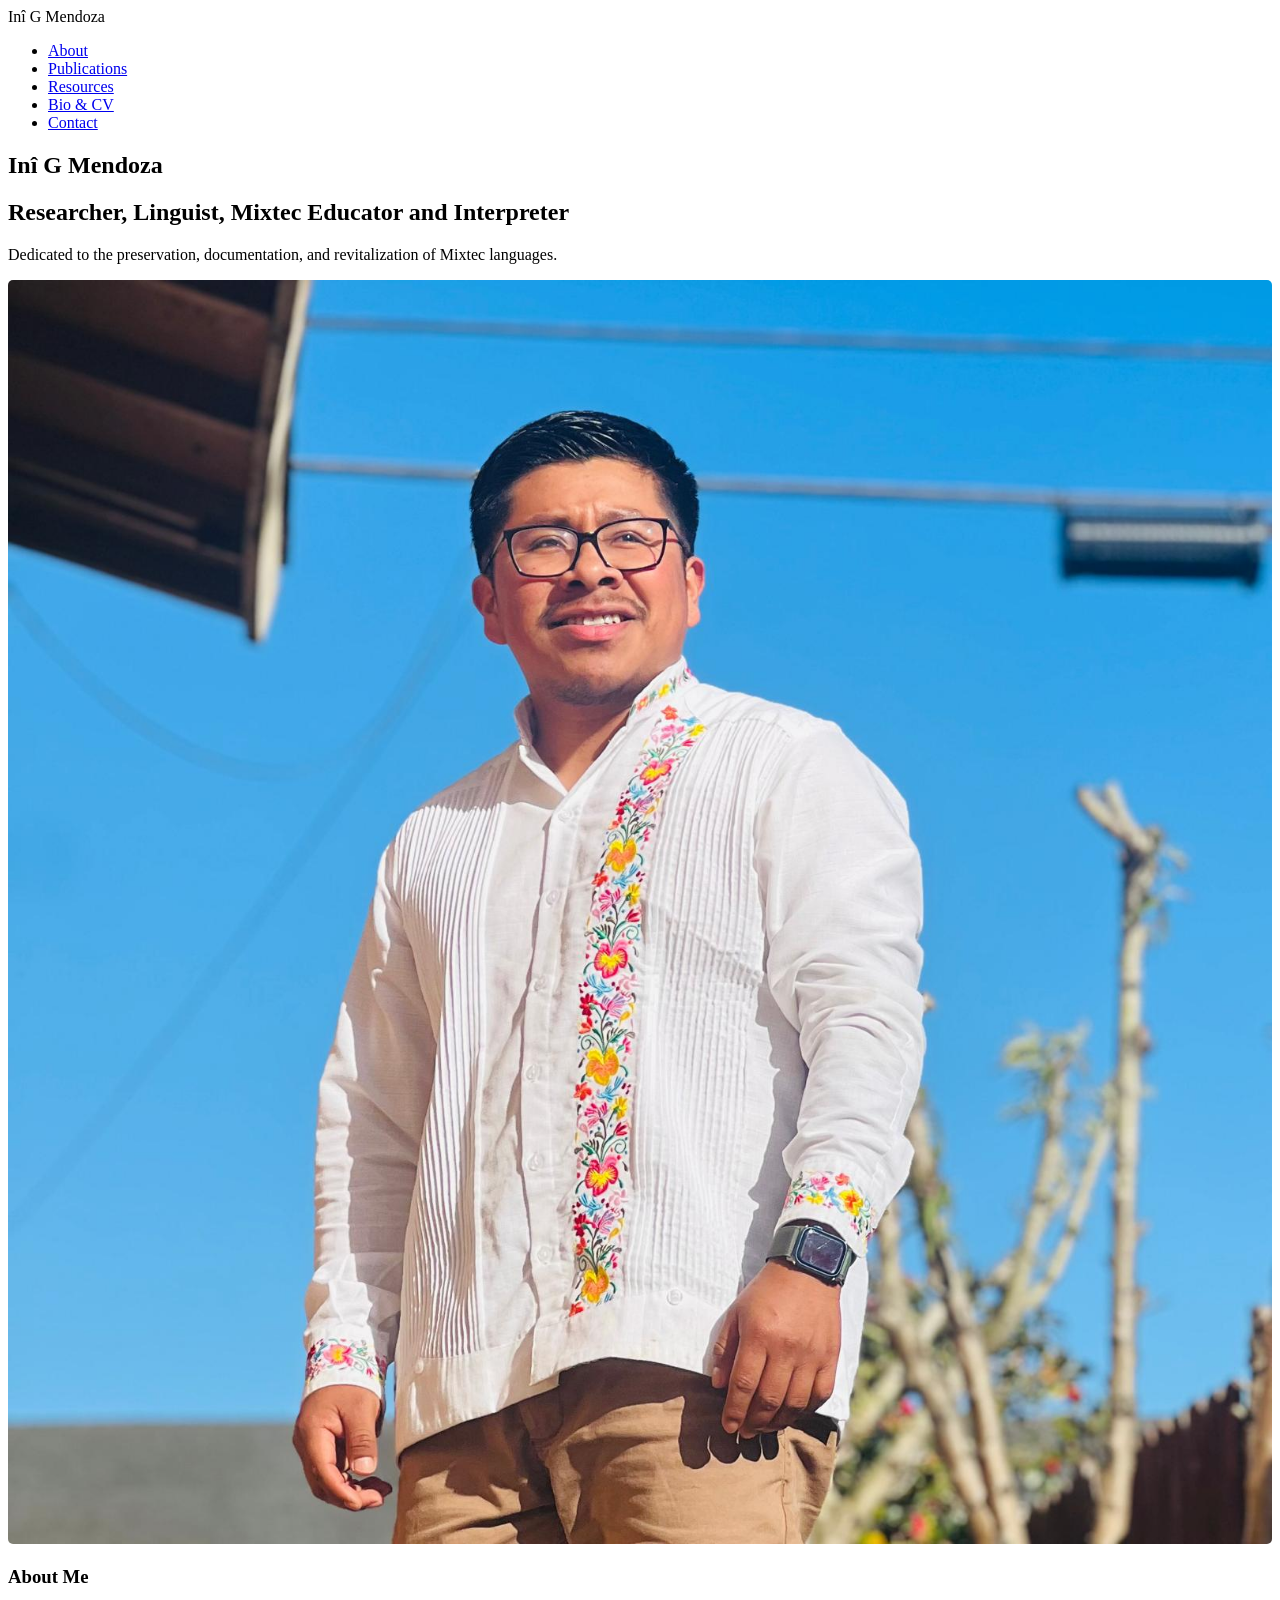
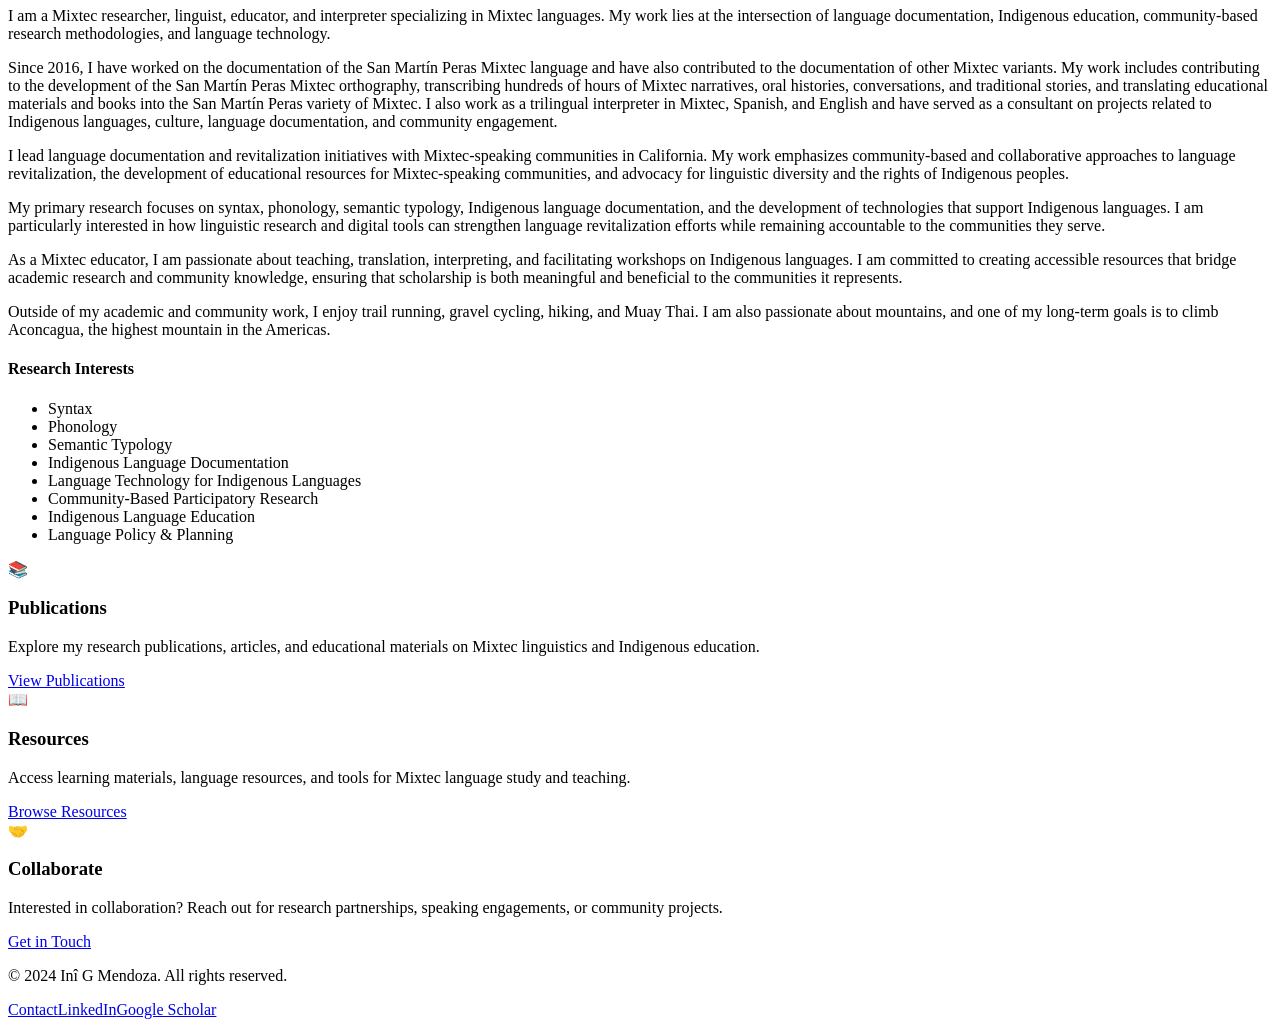
==== commit c140a938: "Original layout with updated bio" ====
--- a/index.html
+++ b/index.html
@@ -4,7 +4,7 @@
     <meta charset="UTF-8">
     <meta name="viewport" content="width=device-width, initial-scale=1.0">
     <meta name="description" content="Inî G Mendoza - Mixtec Researcher, Linguist, Educator, and Interpreter">
-    <title>Inî G Mendoza | Mixtec Linguist & Researcher</title>
+    <title>Inî G Mendoza | Linguist & Mixtec Educator</title>
     <link rel="stylesheet" href="css/style.css">
     <link href="https://fonts.googleapis.com/css2?family=Cormorant+Garamond:wght@400;600;700&family=Inter:wght@300;400;500;600&family=Gentium+Plus:ital,wght@0,400;0,700;1,400;1,700&display=swap" rel="stylesheet">
 </head>
@@ -24,76 +24,56 @@
             </div>
         </nav>
     </header>
-
     <main>
-        <!-- Hero with photo + text side by side -->
-        <section class="hero-new">
+        <section class="hero">
             <div class="container">
-                <div class="hero-grid">
-                    <div class="hero-image">
-                        <img src="images/profile.jpg" alt="Inî G Mendoza" style="width: 100%; height: 100%; object-fit: cover; border-radius: 8px; box-shadow: 0 8px 30px rgba(0,0,0,0.15);">
+                <div class="hero-content">
+                    <h1>Inî G Mendoza</h1>
+                    <h2>Researcher, Linguist, Mixtec Educator and Interpreter</h2>
+                    <p class="hero-text">Dedicated to the preservation, documentation, and revitalization of Mixtec languages.</p>
+                </div>
+            </div>
+        </section>
+        <section class="bio-section">
+            <div class="container">
+                <div class="bio-grid">
+                    <div class="bio-image">
+                        <div class="image-placeholder">
+                            <img src="images/profile.jpg" alt="Inî G Mendoza" style="width: 100%; height: 100%; object-fit: cover; border-radius: 5px;">
+                        </div>
                     </div>
-                    <div class="hero-text-content">
-                        <h1>Inî G Mendoza</h1>
-                        <h2>Mixtec Researcher, Linguist, Educator & Interpreter</h2>
-                        <p class="hero-subtitle">Language Documentation • Revitalization • Community-Based Research</p>
-                        <p class="hero-description">Dedicated to the preservation, documentation, and revitalization of Mixtec languages through collaborative, community-centered approaches.</p>
-                        <div class="hero-buttons">
-                            <a href="contact.html" class="btn">Collaborate With Me</a>
-                            <a href="volunteer.html" class="btn btn-outline" style="background: transparent; color: white; border: 2px solid white;">View My CV</a>
+                    <div class="bio-text">
+                        <h3>About Me</h3>
+                        <p>I am a Mixtec researcher, linguist, educator, and interpreter specializing in Mixtec languages. My work lies at the intersection of language documentation, Indigenous education, community-based research methodologies, and language technology.</p>
+                        <p>Since 2016, I have worked on the documentation of the San Martín Peras Mixtec language and have also contributed to the documentation of other Mixtec variants. My work includes contributing to the development of the San Martín Peras Mixtec orthography, transcribing hundreds of hours of Mixtec narratives, oral histories, conversations, and traditional stories, and translating educational materials and books into the San Martín Peras variety of Mixtec. I also work as a trilingual interpreter in Mixtec, Spanish, and English and have served as a consultant on projects related to Indigenous languages, culture, language documentation, and community engagement.</p>
+                        <p>I lead language documentation and revitalization initiatives with Mixtec-speaking communities in California. My work emphasizes community-based and collaborative approaches to language revitalization, the development of educational resources for Mixtec-speaking communities, and advocacy for linguistic diversity and the rights of Indigenous peoples.</p>
+                        <p>My primary research focuses on syntax, phonology, semantic typology, Indigenous language documentation, and the development of technologies that support Indigenous languages. I am particularly interested in how linguistic research and digital tools can strengthen language revitalization efforts while remaining accountable to the communities they serve.</p>
+                        <p>As a Mixtec educator, I am passionate about teaching, translation, interpreting, and facilitating workshops on Indigenous languages. I am committed to creating accessible resources that bridge academic research and community knowledge, ensuring that scholarship is both meaningful and beneficial to the communities it represents.</p>
+                        <p>Outside of my academic and community work, I enjoy trail running, gravel cycling, hiking, and Muay Thai. I am also passionate about mountains, and one of my long-term goals is to climb Aconcagua, the highest mountain in the Americas.</p>
+                        <div class="research-interests">
+                            <h4>Research Interests</h4>
+                            <ul>
+                                <li>Syntax</li>
+                                <li>Phonology</li>
+                                <li>Semantic Typology</li>
+                                <li>Indigenous Language Documentation</li>
+                                <li>Language Technology for Indigenous Languages</li>
+                                <li>Community-Based Participatory Research</li>
+                                <li>Indigenous Language Education</li>
+                                <li>Language Policy & Planning</li>
+                            </ul>
                         </div>
                     </div>
                 </div>
             </div>
         </section>
-
-        <!-- About Me -->
-        <section class="bio-section">
-            <div class="container">
-                <h3 class="section-title">About Me</h3>
-                <div class="bio-content">
-                    <p>I am a Mixtec researcher, linguist, educator, and interpreter specializing in Mixtec languages. My work lies at the intersection of language documentation, Indigenous education, community-based research methodologies, and language technology.</p>
-
-                    <p>Since 2016, I have worked on the documentation of the San Martín Peras Mixtec language and have also contributed to the documentation of other Mixtec variants. My work includes contributing to the development of the San Martín Peras Mixtec orthography, transcribing hundreds of hours of Mixtec narratives, oral histories, conversations, and traditional stories, and translating educational materials and books into the San Martín Peras variety of Mixtec. I also work as a trilingual interpreter in Mixtec, Spanish, and English and have served as a consultant on projects related to Indigenous languages, culture, language documentation, and community engagement.</p>
-
-                    <p>I lead language documentation and revitalization initiatives with Mixtec-speaking communities in California. My work emphasizes community-based and collaborative approaches to language revitalization, the development of educational resources for Mixtec-speaking communities, and advocacy for linguistic diversity and the rights of Indigenous peoples.</p>
-
-                    <p>My primary research focuses on syntax, phonology, semantic typology, Indigenous language documentation, and the development of technologies that support Indigenous languages. I am particularly interested in how linguistic research and digital tools can strengthen language revitalization efforts while remaining accountable to the communities they serve.</p>
-
-                    <p>As a Mixtec educator, I am passionate about teaching, translation, interpreting, and facilitating workshops on Indigenous languages. I am committed to creating accessible resources that bridge academic research and community knowledge, ensuring that scholarship is both meaningful and beneficial to the communities it represents.</p>
-                </div>
-
-                <!-- Research Interests -->
-                <h3 class="section-title">Research Interests</h3>
-                <div class="interests-grid">
-                    <div class="interest-tag">Syntax</div>
-                    <div class="interest-tag">Phonology</div>
-                    <div class="interest-tag">Semantic Typology</div>
-                    <div class="interest-tag">Language Documentation</div>
-                    <div class="interest-tag">Language Technology</div>
-                    <div class="interest-tag">Community-Based Research</div>
-                    <div class="interest-tag">Indigenous Education</div>
-                    <div class="interest-tag">Language Policy</div>
-                </div>
-            </div>
-        </section>
-
-        <!-- Personal -->
-        <section class="bio-section" style="background: var(--white);">
-            <div class="container">
-                <h3 class="section-title">Beyond Academia</h3>
-                <p style="text-align: center; max-width: 700px; margin: 0 auto;">Outside of my academic and community work, I enjoy trail running, gravel cycling, hiking, and Muay Thai. I am also passionate about mountains, and one of my long-term goals is to climb Aconcagua, the highest mountain in the Americas.</p>
-            </div>
-        </section>
-
-        <!-- Cards -->
         <section class="highlights">
             <div class="container">
                 <div class="highlight-cards">
                     <div class="card">
                         <div class="card-icon">📚</div>
                         <h3>Publications</h3>
-                        <p>Explore my research publications, articles, and conference presentations on Mixtec linguistics.</p>
+                        <p>Explore my research publications, articles, and educational materials on Mixtec linguistics and Indigenous education.</p>
                         <a href="publications.html" class="btn">View Publications</a>
                     </div>
                     <div class="card">
@@ -104,15 +84,14 @@
                     </div>
                     <div class="card">
                         <div class="card-icon">🤝</div>
-                        <h3>Let's Collaborate</h3>
-                        <p>I welcome research partnerships, community projects, and collaborations in language documentation and revitalization.</p>
-                        <a href="contact.html" class="btn">Start a Conversation</a>
+                        <h3>Collaborate</h3>
+                        <p>Interested in collaboration? Reach out for research partnerships, speaking engagements, or community projects.</p>
+                        <a href="contact.html" class="btn">Get in Touch</a>
                     </div>
                 </div>
             </div>
         </section>
     </main>
-
     <footer>
         <div class="container">
             <div class="footer-content">
@@ -121,7 +100,6 @@
             </div>
         </div>
     </footer>
-
     <script src="js/script.js"></script>
 </body>
 </html>
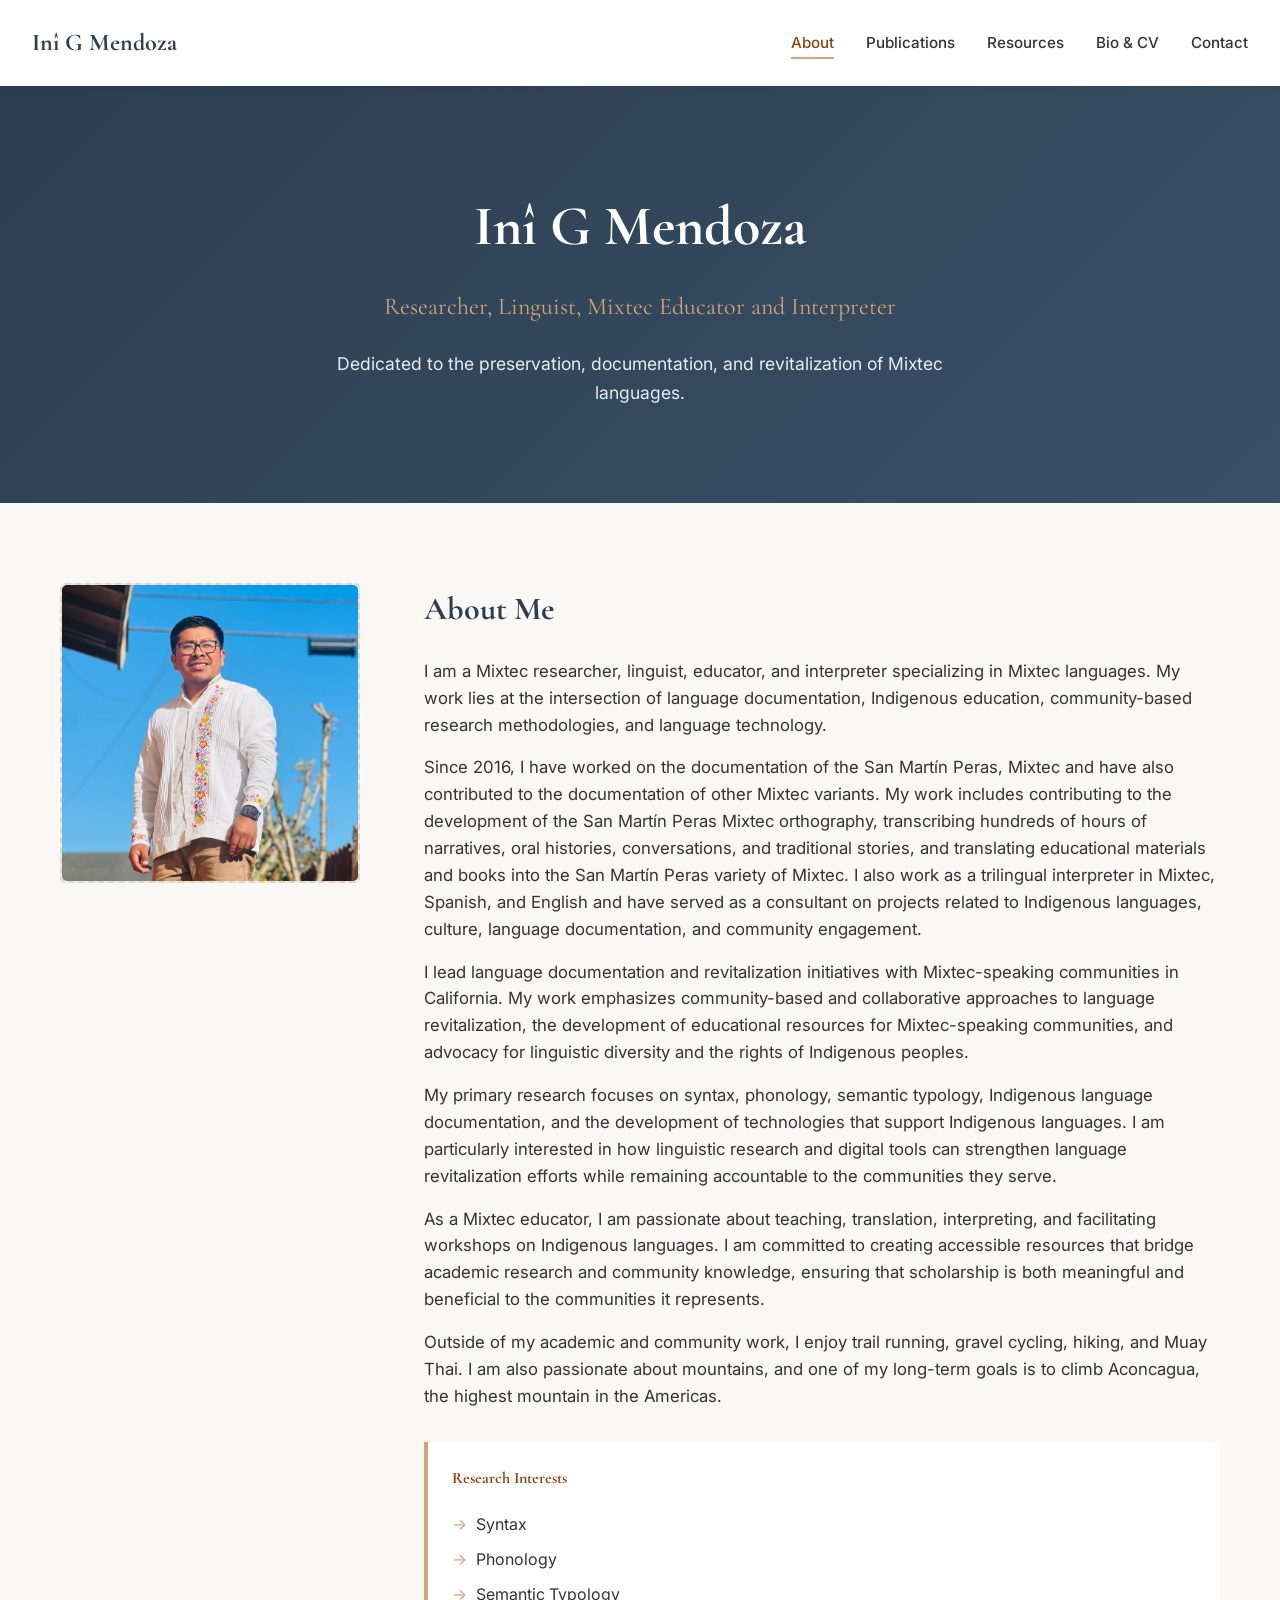
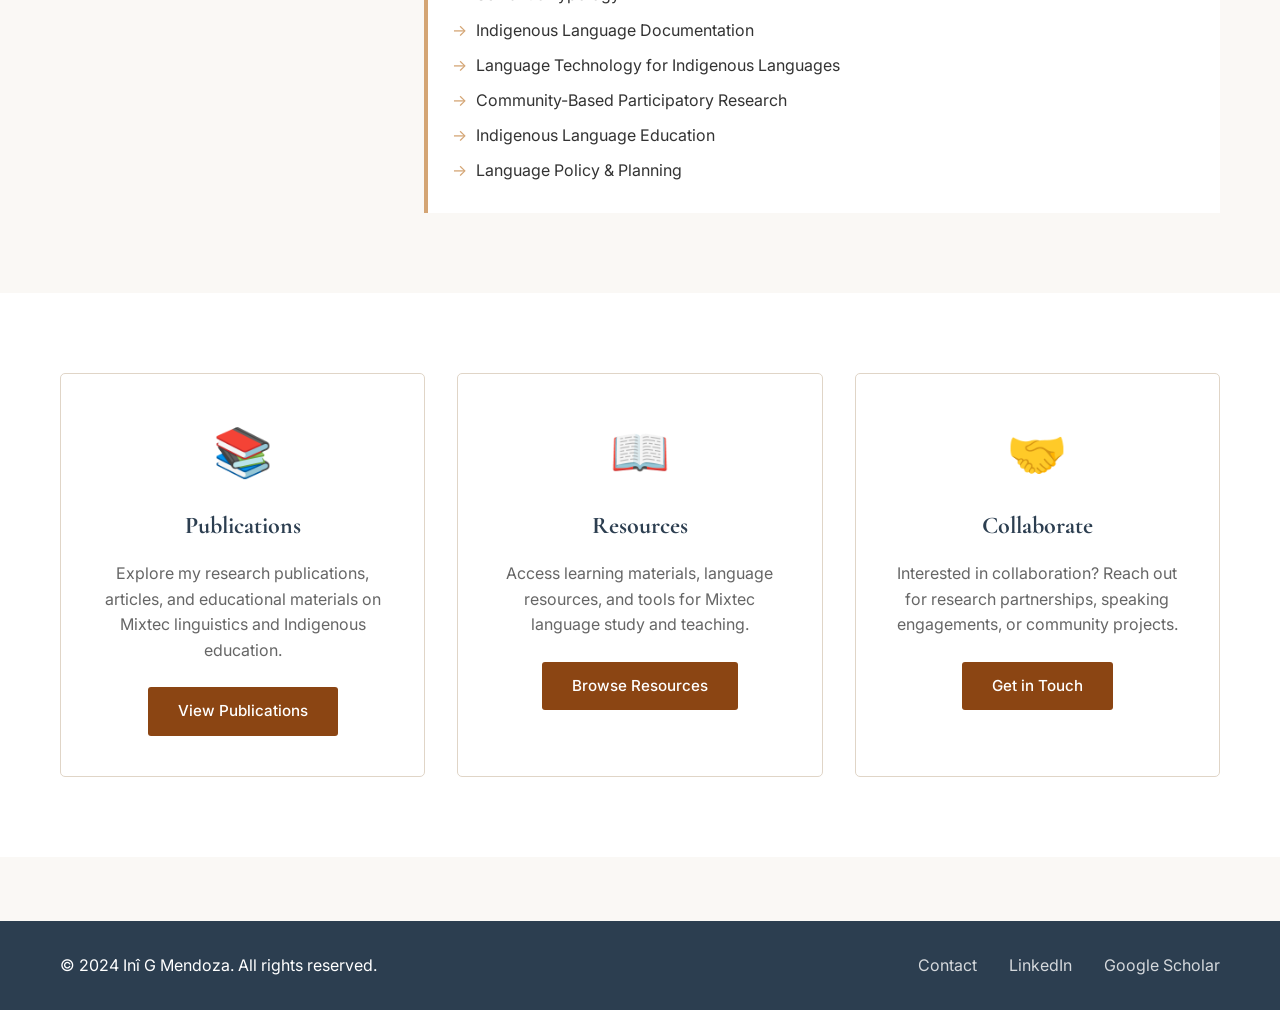
==== commit 14aedd87: "All pages updated and synced" ====
--- a/index.html
+++ b/index.html
@@ -45,7 +45,7 @@
                     <div class="bio-text">
                         <h3>About Me</h3>
                         <p>I am a Mixtec researcher, linguist, educator, and interpreter specializing in Mixtec languages. My work lies at the intersection of language documentation, Indigenous education, community-based research methodologies, and language technology.</p>
-                        <p>Since 2016, I have worked on the documentation of the San Martín Peras Mixtec language and have also contributed to the documentation of other Mixtec variants. My work includes contributing to the development of the San Martín Peras Mixtec orthography, transcribing hundreds of hours of Mixtec narratives, oral histories, conversations, and traditional stories, and translating educational materials and books into the San Martín Peras variety of Mixtec. I also work as a trilingual interpreter in Mixtec, Spanish, and English and have served as a consultant on projects related to Indigenous languages, culture, language documentation, and community engagement.</p>
+                        <p>Since 2016, I have worked on the documentation of the San Martín Peras, Mixtec and have also contributed to the documentation of other Mixtec variants. My work includes contributing to the development of the San Martín Peras Mixtec orthography, transcribing hundreds of hours of narratives, oral histories, conversations, and traditional stories, and translating educational materials and books into the San Martín Peras variety of Mixtec. I also work as a trilingual interpreter in Mixtec, Spanish, and English and have served as a consultant on projects related to Indigenous languages, culture, language documentation, and community engagement.</p>
                         <p>I lead language documentation and revitalization initiatives with Mixtec-speaking communities in California. My work emphasizes community-based and collaborative approaches to language revitalization, the development of educational resources for Mixtec-speaking communities, and advocacy for linguistic diversity and the rights of Indigenous peoples.</p>
                         <p>My primary research focuses on syntax, phonology, semantic typology, Indigenous language documentation, and the development of technologies that support Indigenous languages. I am particularly interested in how linguistic research and digital tools can strengthen language revitalization efforts while remaining accountable to the communities they serve.</p>
                         <p>As a Mixtec educator, I am passionate about teaching, translation, interpreting, and facilitating workshops on Indigenous languages. I am committed to creating accessible resources that bridge academic research and community knowledge, ensuring that scholarship is both meaningful and beneficial to the communities it represents.</p>
--- a/css/style.css
+++ b/css/style.css
@@ -0,0 +1,456 @@
+:root {
+    --primary: #2c3e50;
+    --secondary: #8b4513;
+    --accent: #d4a574;
+    --light: #faf8f5;
+    --dark: #1a1a1a;
+    --text: #333;
+    --text-light: #666;
+    --white: #ffffff;
+    --border: #e0d5c7;
+}
+* {
+    margin: 0;
+    padding: 0;
+    box-sizing: border-box;
+}
+body {
+    font-family: 'Gentium Plus', 'Noto Sans', 'Inter', sans-serif;
+    line-height: 1.6;
+    color: var(--text);
+    background-color: var(--light);
+}
+h1, h2, h3, h4 {
+    font-family: 'Cormorant Garamond', 'Gentium Plus', serif;
+    color: var(--primary);
+}
+.mixtec {
+    font-family: 'Gentium Plus', 'Noto Sans', serif;
+    font-style: italic;
+}
+.ipa {
+    font-family: 'Gentium Plus', 'Charis SIL', 'Times New Roman', serif;
+}
+.container {
+    max-width: 1200px;
+    margin: 0 auto;
+    padding: 0 20px;
+}
+.navbar {
+    display: flex;
+    justify-content: space-between;
+    align-items: center;
+    padding: 1.5rem 2rem;
+    background-color: var(--white);
+    box-shadow: 0 2px 10px rgba(0,0,0,0.05);
+    position: sticky;
+    top: 0;
+    z-index: 1000;
+}
+.nav-brand {
+    font-family: 'Cormorant Garamond', 'Gentium Plus', serif;
+    font-size: 1.5rem;
+    font-weight: 700;
+    color: var(--primary);
+}
+.nav-menu {
+    display: flex;
+    list-style: none;
+    gap: 2rem;
+}
+.nav-menu a {
+    text-decoration: none;
+    color: var(--text);
+    font-weight: 500;
+    font-size: 0.95rem;
+    transition: color 0.3s;
+    padding-bottom: 5px;
+    border-bottom: 2px solid transparent;
+}
+.nav-menu a:hover, .nav-menu a.active {
+    color: var(--secondary);
+    border-bottom-color: var(--accent);
+}
+.hamburger {
+    display: none;
+    flex-direction: column;
+    cursor: pointer;
+}
+.hamburger span {
+    width: 25px;
+    height: 3px;
+    background-color: var(--primary);
+    margin: 3px 0;
+    transition: 0.3s;
+}
+.hero {
+    background: linear-gradient(135deg, var(--primary) 0%, #3a5068 100%);
+    color: var(--white);
+    padding: 6rem 0;
+    text-align: center;
+}
+.hero h1 {
+    font-size: 3.5rem;
+    color: var(--white);
+    margin-bottom: 1rem;
+}
+.hero h2 {
+    font-size: 1.5rem;
+    color: var(--accent);
+    font-weight: 400;
+    margin-bottom: 1.5rem;
+}
+.hero-text {
+    font-size: 1.1rem;
+    max-width: 700px;
+    margin: 0 auto;
+    opacity: 0.9;
+}
+.bio-section {
+    padding: 5rem 0;
+}
+.bio-grid {
+    display: grid;
+    grid-template-columns: 300px 1fr;
+    gap: 4rem;
+    align-items: start;
+}
+.image-placeholder {
+    width: 300px;
+    height: 300px;
+    background-color: #f0ebe3;
+    border-radius: 5px;
+    display: flex;
+    align-items: center;
+    justify-content: center;
+    border: 2px dashed var(--border);
+    overflow: hidden;
+}
+.image-placeholder img {
+    width: 100%;
+    height: 100%;
+    object-fit: cover;
+    border-radius: 5px;
+}
+.bio-text h3 {
+    font-size: 2rem;
+    margin-bottom: 1.5rem;
+}
+.bio-text p {
+    margin-bottom: 1rem;
+    font-size: 1.05rem;
+}
+.research-interests {
+    margin-top: 2rem;
+    padding: 1.5rem;
+    background-color: var(--white);
+    border-left: 4px solid var(--accent);
+}
+.research-interests h4 {
+    margin-bottom: 1rem;
+    color: var(--secondary);
+}
+.research-interests ul {
+    list-style: none;
+}
+.research-interests li {
+    padding: 0.3rem 0;
+    padding-left: 1.5rem;
+    position: relative;
+}
+.research-interests li:before {
+    content: "→";
+    position: absolute;
+    left: 0;
+    color: var(--accent);
+}
+.highlights {
+    padding: 5rem 0;
+    background-color: var(--white);
+}
+.highlight-cards {
+    display: grid;
+    grid-template-columns: repeat(3, 1fr);
+    gap: 2rem;
+}
+.card {
+    padding: 2.5rem;
+    text-align: center;
+    border: 1px solid var(--border);
+    border-radius: 5px;
+    transition: transform 0.3s, box-shadow 0.3s;
+}
+.card:hover {
+    transform: translateY(-5px);
+    box-shadow: 0 10px 30px rgba(0,0,0,0.08);
+}
+.card-icon {
+    font-size: 3rem;
+    margin-bottom: 1rem;
+}
+.card h3 {
+    font-size: 1.5rem;
+    margin-bottom: 1rem;
+}
+.card p {
+    margin-bottom: 1.5rem;
+    color: var(--text-light);
+}
+.btn {
+    display: inline-block;
+    padding: 12px 30px;
+    background-color: var(--secondary);
+    color: var(--white);
+    text-decoration: none;
+    border-radius: 3px;
+    font-weight: 500;
+    transition: background-color 0.3s;
+    border: none;
+    cursor: pointer;
+    font-size: 0.95rem;
+}
+.btn:hover {
+    background-color: #6b3410;
+}
+.btn-small {
+    display: inline-block;
+    padding: 8px 20px;
+    background-color: var(--secondary);
+    color: var(--white);
+    text-decoration: none;
+    border-radius: 3px;
+    font-size: 0.9rem;
+    transition: background-color 0.3s;
+}
+.btn-small:hover {
+    background-color: #6b3410;
+}
+.btn-outline {
+    background-color: transparent;
+    color: var(--secondary);
+    border: 1px solid var(--secondary);
+}
+.btn-outline:hover {
+    background-color: var(--secondary);
+    color: var(--white);
+}
+.page-header {
+    background: linear-gradient(135deg, var(--primary) 0%, #3a5068 100%);
+    color: var(--white);
+    padding: 4rem 0;
+    text-align: center;
+}
+.page-header h1 {
+    font-size: 3rem;
+    color: var(--white);
+    margin-bottom: 0.5rem;
+}
+.page-header p {
+    font-size: 1.1rem;
+    opacity: 0.9;
+}
+.publications-list {
+    padding: 4rem 0;
+}
+.publication-item {
+    background-color: var(--white);
+    padding: 2rem;
+    margin-bottom: 2rem;
+    border-left: 4px solid var(--accent);
+    border-radius: 3px;
+}
+.publication-item h3 {
+    font-size: 1.3rem;
+    margin-bottom: 0.5rem;
+}
+.pub-meta {
+    color: var(--text-light);
+    font-size: 0.9rem;
+    margin-bottom: 1rem;
+}
+.pub-abstract {
+    margin-bottom: 1.5rem;
+}
+.pub-links {
+    display: flex;
+    gap: 1rem;
+}
+.resources-grid {
+    padding: 4rem 0;
+}
+.resources-grid .container {
+    display: grid;
+    grid-template-columns: repeat(3, 1fr);
+    gap: 2rem;
+}
+.resource-card {
+    background-color: var(--white);
+    padding: 2rem;
+    text-align: center;
+    border-radius: 5px;
+    border: 1px solid var(--border);
+    transition: transform 0.3s;
+}
+.resource-card:hover {
+    transform: translateY(-3px);
+}
+.resource-card h3 {
+    font-size: 1.3rem;
+    margin-bottom: 1rem;
+}
+.resource-card p {
+    margin-bottom: 1.5rem;
+    color: var(--text-light);
+}
+.content-section {
+    padding: 4rem 0;
+}
+.cv-section {
+    margin-bottom: 4rem;
+}
+.cv-section h2 {
+    font-size: 2rem;
+    margin-bottom: 2rem;
+    padding-bottom: 0.5rem;
+    border-bottom: 2px solid var(--accent);
+}
+.timeline {
+    border-left: 3px solid var(--accent);
+    padding-left: 2rem;
+}
+.timeline-item {
+    margin-bottom: 2.5rem;
+    position: relative;
+}
+.timeline-item:before {
+    content: "";
+    width: 12px;
+    height: 12px;
+    background-color: var(--accent);
+    border-radius: 50%;
+    position: absolute;
+    left: -2.5rem;
+    top: 0.5rem;
+}
+.timeline-item h3 {
+    font-size: 1.3rem;
+    margin-bottom: 0.5rem;
+}
+.volunteer-grid {
+    display: grid;
+    grid-template-columns: repeat(2, 1fr);
+    gap: 2rem;
+}
+.volunteer-card {
+    background-color: var(--white);
+    padding: 2rem;
+    border-radius: 5px;
+    border: 1px solid var(--border);
+}
+.volunteer-card h3 {
+    font-size: 1.2rem;
+    margin-bottom: 1rem;
+    color: var(--secondary);
+}
+.contact-section {
+    padding: 4rem 0;
+}
+.contact-grid {
+    display: grid;
+    grid-template-columns: 1fr 1fr;
+    gap: 4rem;
+}
+.contact-info h2, .contact-form h2 {
+    font-size: 1.8rem;
+    margin-bottom: 2rem;
+}
+.contact-method {
+    display: flex;
+    gap: 1rem;
+    margin-bottom: 2rem;
+    align-items: flex-start;
+}
+.contact-method .icon {
+    font-size: 1.5rem;
+}
+.contact-method h3 {
+    font-size: 1.1rem;
+    margin-bottom: 0.3rem;
+}
+.contact-method a {
+    color: var(--secondary);
+    text-decoration: none;
+}
+.contact-method a:hover {
+    text-decoration: underline;
+}
+.form-group {
+    margin-bottom: 1.5rem;
+}
+.form-group label {
+    display: block;
+    margin-bottom: 0.5rem;
+    font-weight: 500;
+}
+.form-group input, .form-group select, .form-group textarea {
+    width: 100%;
+    padding: 10px;
+    border: 1px solid var(--border);
+    border-radius: 3px;
+    font-family: 'Gentium Plus', 'Noto Sans', 'Inter', sans-serif;
+    font-size: 1rem;
+}
+.form-group input:focus, .form-group select:focus, .form-group textarea:focus {
+    outline: none;
+    border-color: var(--accent);
+}
+footer {
+    background-color: var(--primary);
+    color: var(--white);
+    padding: 2rem 0;
+    margin-top: 4rem;
+}
+.footer-content {
+    display: flex;
+    justify-content: space-between;
+    align-items: center;
+}
+.footer-links {
+    display: flex;
+    gap: 2rem;
+}
+.footer-links a {
+    color: var(--white);
+    text-decoration: none;
+    opacity: 0.8;
+    transition: opacity 0.3s;
+}
+.footer-links a:hover {
+    opacity: 1;
+}
+@media (max-width: 768px) {
+    .hamburger { display: flex; }
+    .nav-menu {
+        position: fixed;
+        left: -100%;
+        top: 70px;
+        flex-direction: column;
+        background-color: var(--white);
+        width: 100%;
+        text-align: center;
+        transition: 0.3s;
+        padding: 2rem 0;
+        box-shadow: 0 10px 20px rgba(0,0,0,0.05);
+    }
+    .nav-menu.active { left: 0; }
+    .bio-grid { grid-template-columns: 1fr; }
+    .image-placeholder { width: 200px; height: 200px; margin: 0 auto; }
+    .highlight-cards, .resources-grid .container { grid-template-columns: 1fr; }
+    .volunteer-grid, .contact-grid { grid-template-columns: 1fr; }
+    .hero h1 { font-size: 2.5rem; }
+    .footer-content { flex-direction: column; text-align: center; gap: 1rem; }
+}
+@media (max-width: 480px) {
+    .pub-links { flex-direction: column; }
+    .hero { padding: 4rem 0; }
+}
